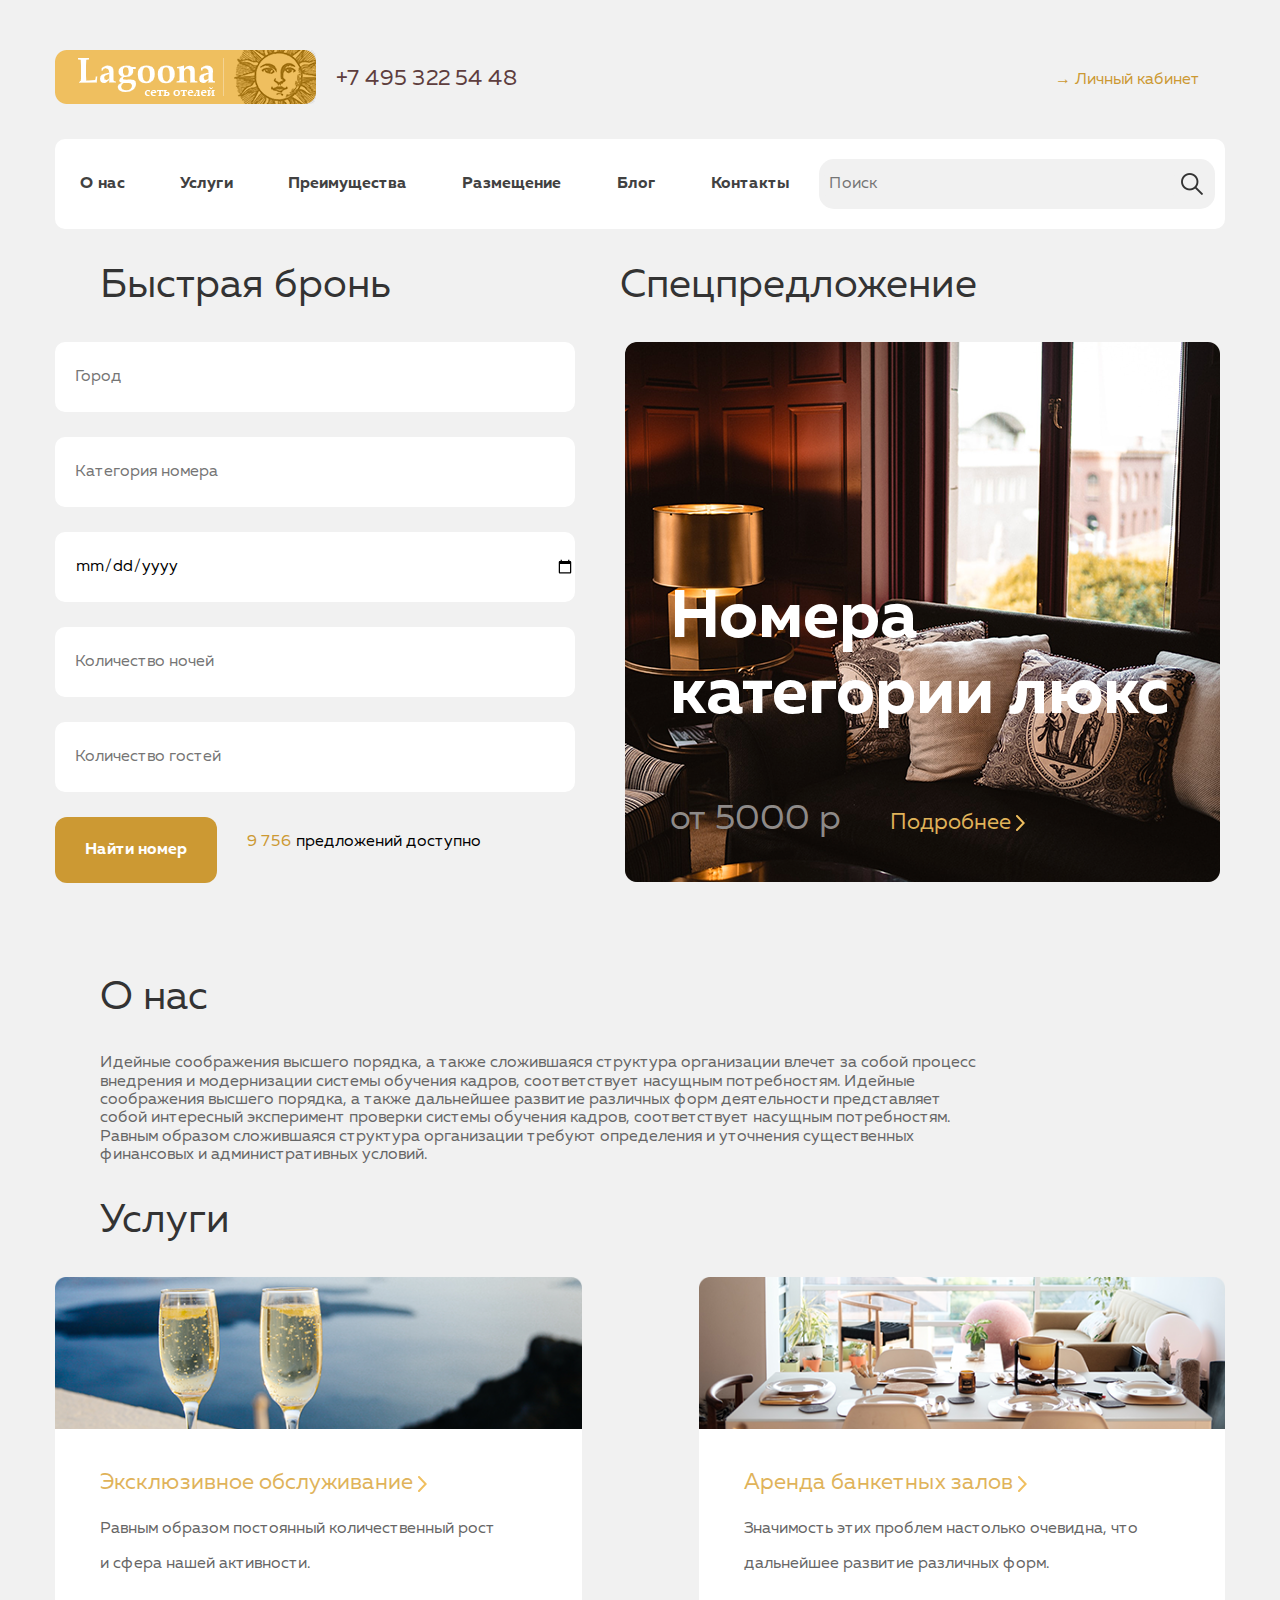
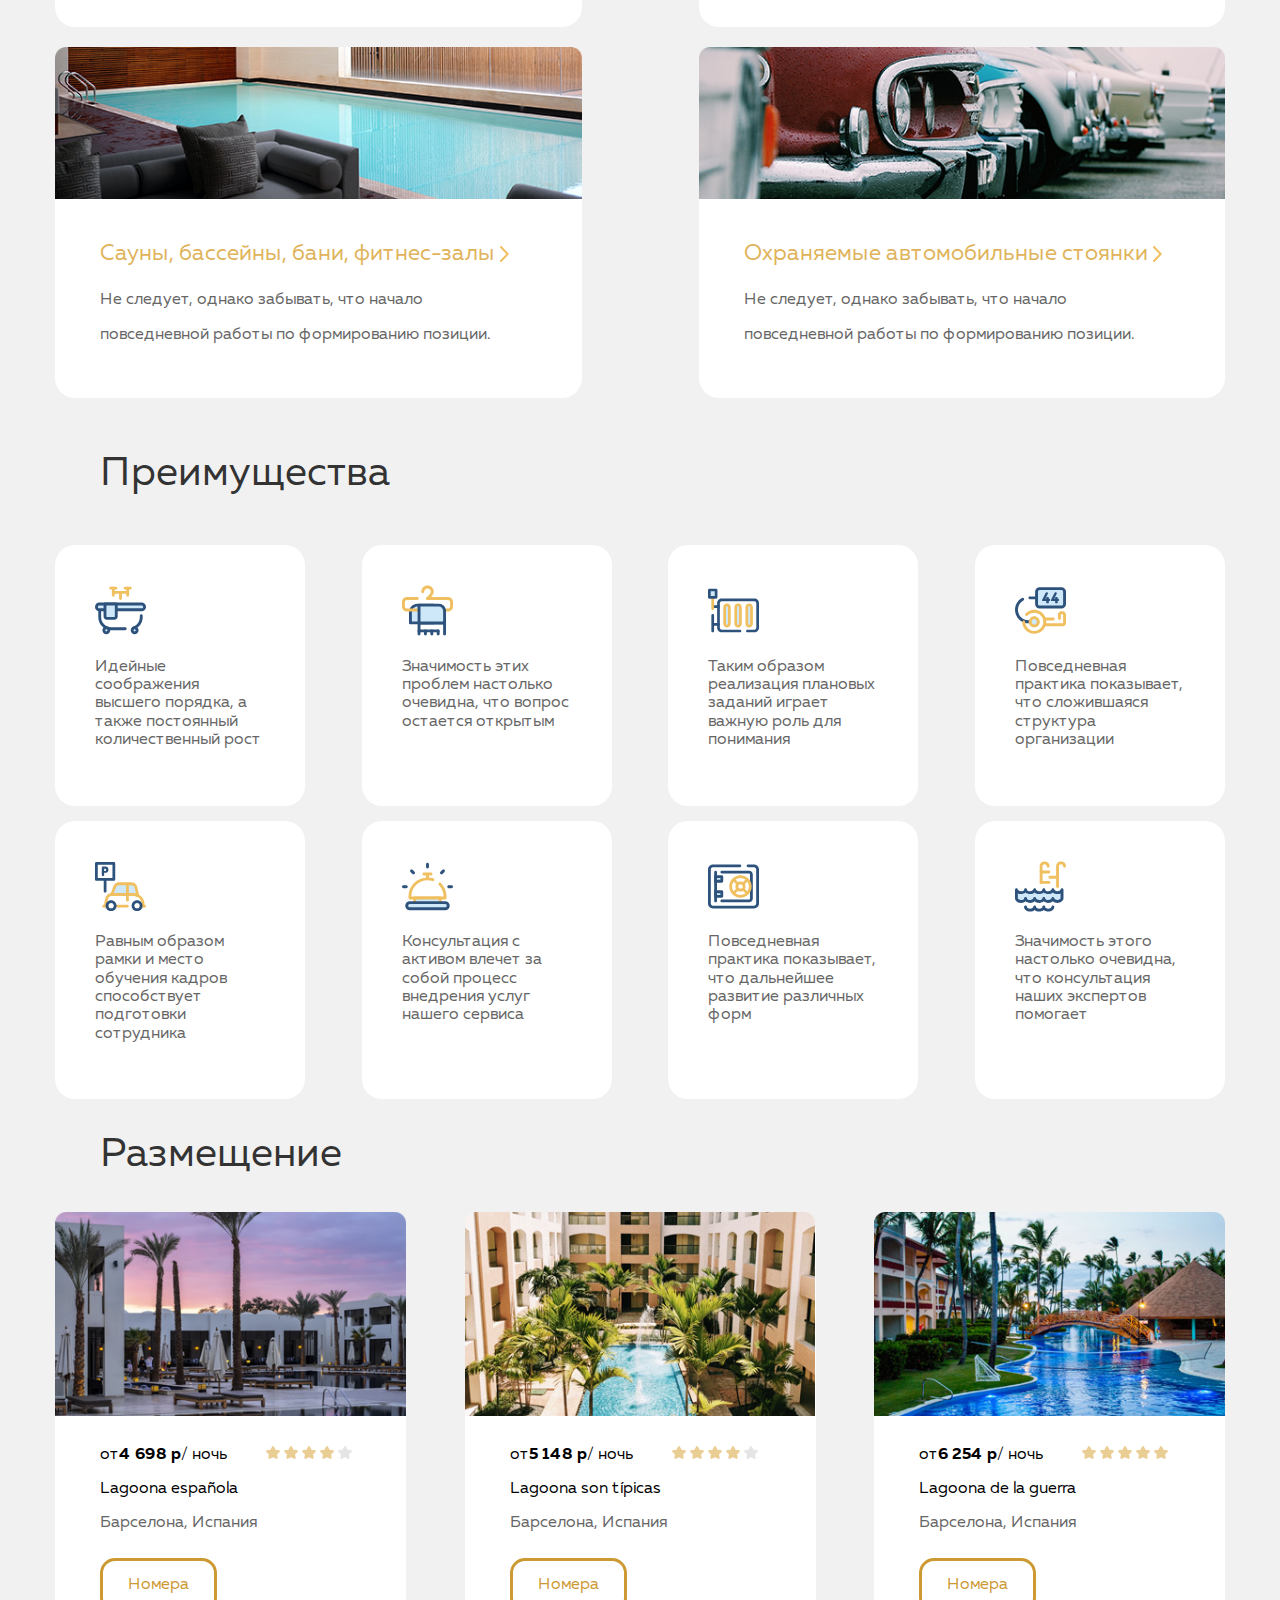
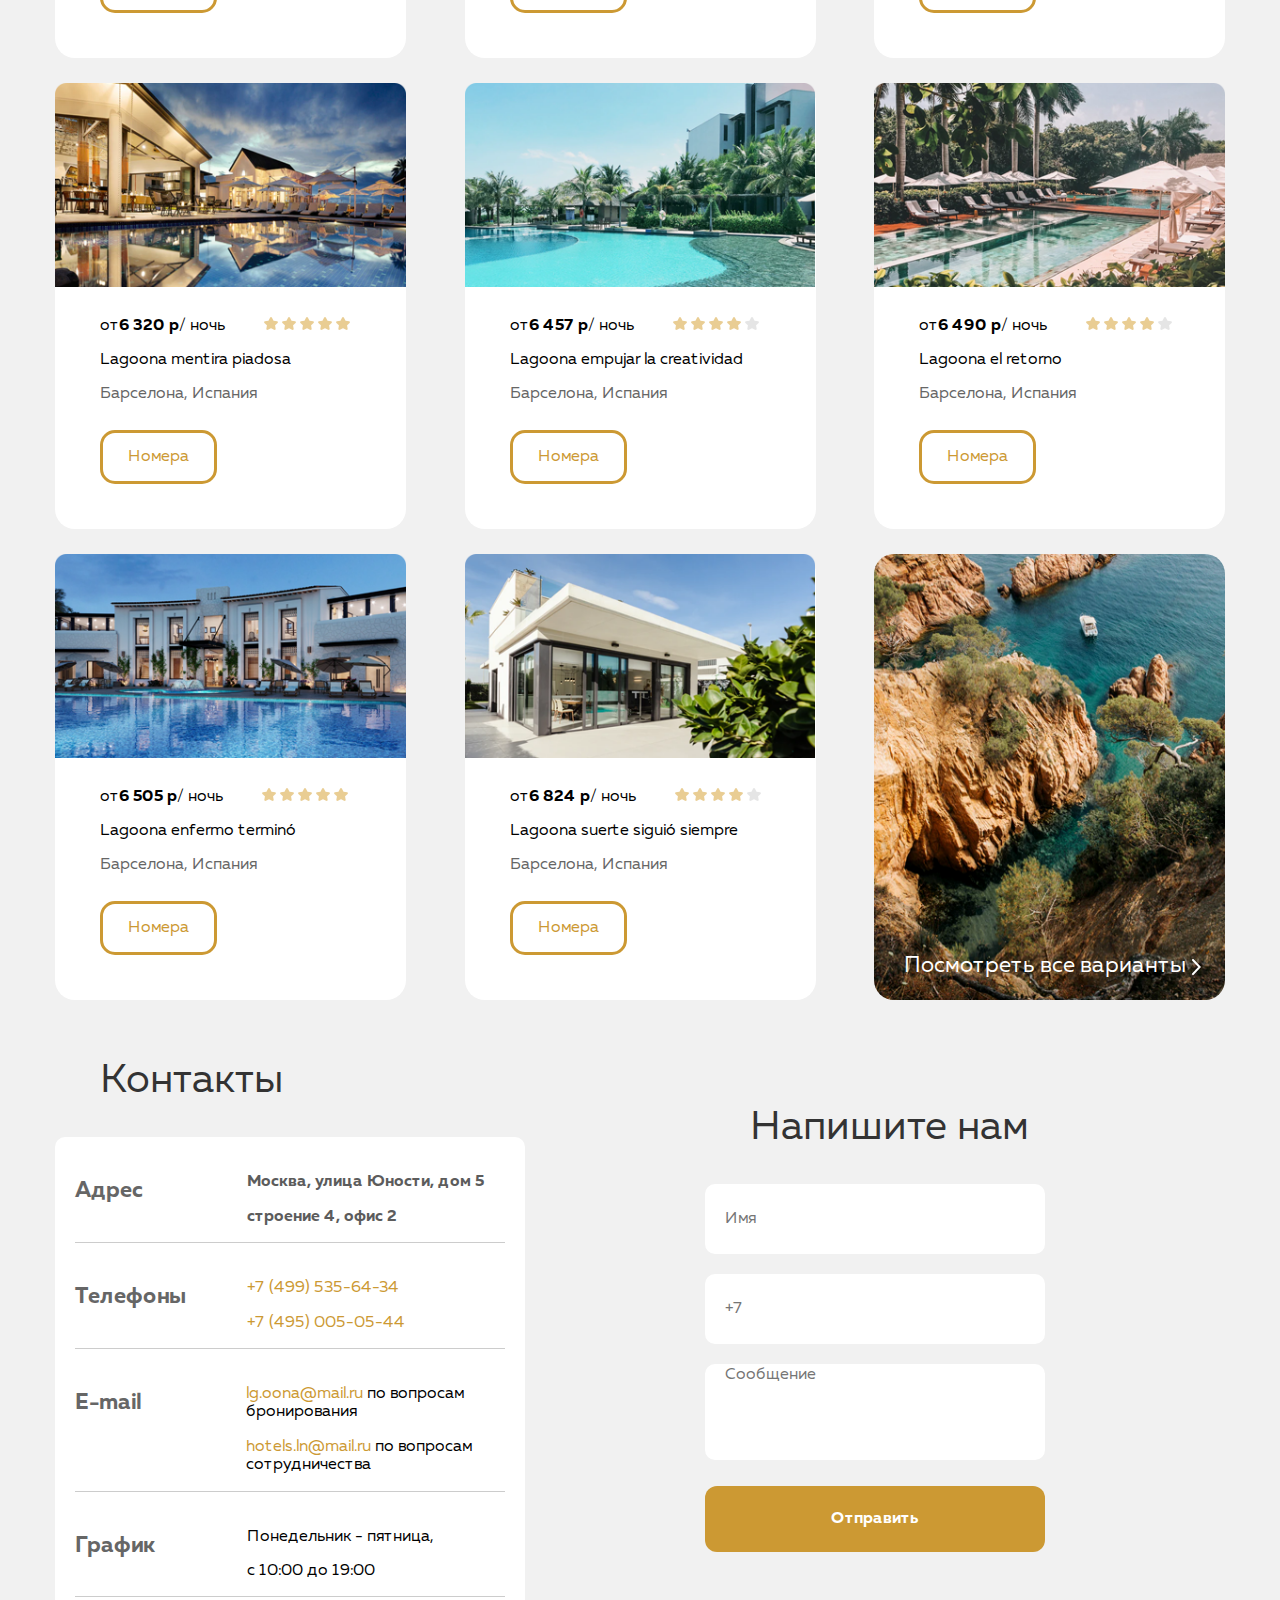
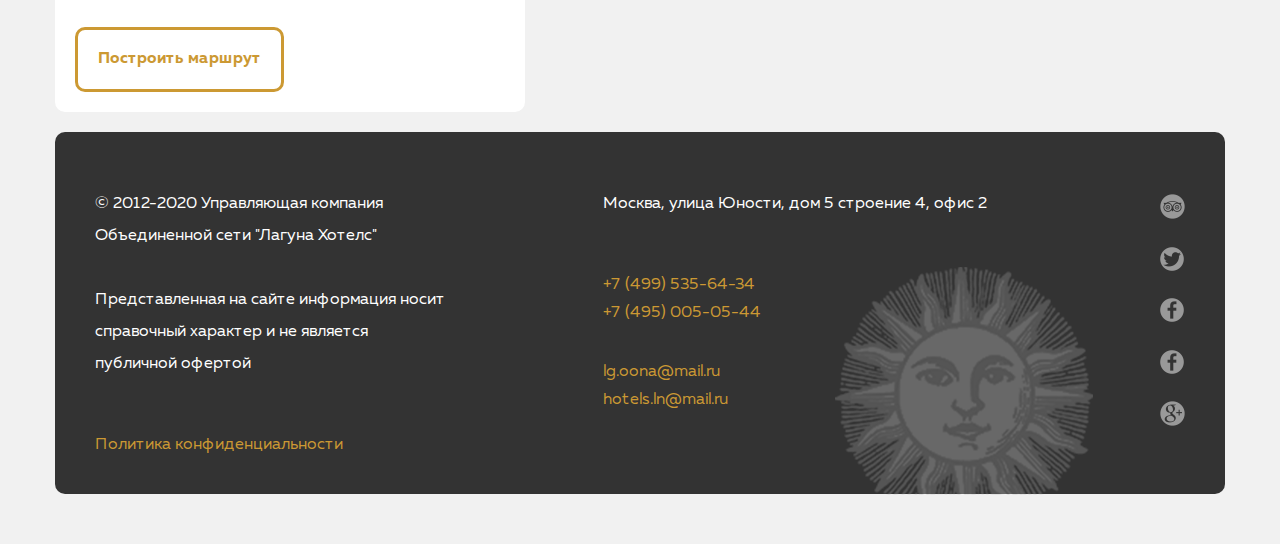
==== 08_advanced-html/index.html @ 0dd007f2 "lesson 1-9 done" ====
<!DOCTYPE html>
<html lang="en">
<head>
    <meta charset="UTF-8">
    <meta name="viewport" content="width=device-width, initial-scale=1.0">
    <title>Лендинг отели</title>
    <link rel="stylesheet" href="./css/normalize.css">
    <link rel="stylesheet" href="./css/style.css">
</head>
<body>
    <header class="header">
      <div class="container header-container">
        <div class="logo-container">
          <a href="" class="logo">
            <img src="./img/Logo.svg" alt="Lagoona сеть отелей" class="logo-image">
          </a>
          <a href="" class="phone">
            +7 495 322 54 48
          </a>
          <a href="" class="personal">
            &#8594; Личный кабинет
          </a>
        </div>
        <nav class="nav">
          <ul class="nav-list">
            <li class="nav-item">
              <a href="" class="nav-link">О нас</a>
            </li>
            <li cclass="nav-item">
              <a href="" class="nav-link">Услуги</a>
            </li>
            <li class="nav-item">
              <a href="" class="nav-link">Преимущества</a>
            </li>
            <li class="nav-item">
              <a href="" class="nav-link">Размещение</a>
            </li>
            <li class="nav-item">
              <a href="" class="nav-link">Блог</a>
            </li>
            <li class="nav-item"> 
              <a href="" class="nav-link">Контакты</a>
            </li>
            <li class="search">
              <input type="search-description" size="35" placeholder="Поиск"  class="search">
              <button type="submit" value="" class="search-btn"></button>
            </li>
          </ul>
        </nav>
      </div>
    </header>  
    
    <main class="container">
    <div class="container-reservation-offer">
      <section class="section-reservation">
          <h2 class="section-heading">
            Быстрая бронь
          </h2>
        <form action="https://jsonplaceholder.typicode.com/posts, https://postman-echo.com/post" autocomplete method="POST" class="form"> 
          <ul class="list-reservation">
            <li class="item-reservation">
              <input type="text" name="city" class="input-reservation" placeholder="Город">
            </li>
            <li class="item-reservation">
              <input type="text" name="category" class="input-reservation" placeholder="Категория номера">
            </li>
            <li class="item-reservation">
              <input type="date" name="date"  class="input-reservation" >
            </li>
            <li class="item-reservation">
              <input type="text" name="nights"  class="input-reservation" placeholder="Количество ночей">
            </li>
            <li class="item-reservation">
              <input type="text" name="number_guests"  class="input-reservation" placeholder="Количество гостей">
            </li>
          </ul>
          <div class="container-btn-reservation">
            <button type="submit" class="btn-form">
              Найти номер
            </button>
            <p class="free-reservation">9 756 </p>
            <p>предложений доступно</p>
          </div>
        </form>
      </section>

      
      <section class="section-special-offer">
        <h2 class="section-heading">Спецпредложение</h2>
        <div class="container-offer">
          <div class="offer-description">
          <p class="numbers">Номера категории люкс</p>
          <p class="price">от 5000 р <a href="" class="price-link">Подробнее <img src="./img/arrow.svg" class="arrow"> </a></p>
          
          </div>
        </div>
      </section>
    </div>
    
      <section class="section-about">
          <h2 class="section-heading">О нас</h2>
          <div class="container-about">
          <p class="about-text">Идейные соображения высшего порядка, а также сложившаяся структура организации влечет за собой процесс внедрения и модернизации системы обучения кадров, соответствует насущным потребностям. Идейные соображения высшего порядка, а также дальнейшее развитие различных форм деятельности представляет собой интересный эксперимент проверки системы обучения кадров, соответствует насущным потребностям. Равным образом сложившаяся структура организации требуют определения и уточнения существенных финансовых и административных условий.</p>
        </div>
      </section>

      <section class="section-services">
          <h2 class="section-heading">
            Услуги
          </h2>
          <ul class="flex">
            <li class="section-services-item">
              <img src="./img/10.svg" alt="Эксклюзивное обслуживание" class="services-img">
              <a href="" class="services-link"><div class="link-position">Эксклюзивное обслуживание <img src="./img/arrow.svg" class="arrow"></div></a>
              <p class="services-description">Равным образом постоянный количественный рост и сфера нашей активности.</p>
            </li>
            <li class="section-services-item">
              <img src="./img/15.svg" alt="Аренда банкетных залов" class="services-img">
              <a href="" class="services-link"><div class="link-position">Аренда банкетных залов <img src="./img/arrow.svg" class="arrow"></div></a>
              <p class="services-description">Значимость этих проблем настолько очевидна, что дальнейшее развитие различных форм.</p>
            </li>
            <li class="section-services-item">
              <img src="./img/12.svg" alt="Сауны, бассейны, бани, фитнес-залы" class="services-img">
              <a href="" class="services-link"><div class="link-position">Сауны, бассейны, бани, фитнес-залы <img src="./img/arrow.svg" class="arrow"></div></a>
              <p class="services-description">Не следует, однако забывать, что начало повседневной работы по формированию позиции.</p>
            </li>
            <li class="section-services-item">
              <img src="./img/carlo-d-agnolo-aFxSh_l4fbY-unsplash.svg" alt="Охраняемые автомобильные стоянки" class="services-img">
              <a href="" class="services-link"><div class="link-position">Охраняемые автомобильные стоянки <img src="./img/arrow.svg" class="arrow"></div></a>
              <p class="services-description">Не следует, однако забывать, что начало повседневной работы по формированию позиции.</p>
            </li>
          </ul>
      </section>

      <section class="section-advantages">
          <h2 class="section-heading">
            Преимущества
          </h2>
          <ul class="flex">
            <li class="advantages-item">
              <img src="./img/bathtub.svg" alt="Ванна" class="advantages-image">
              <p class="advantages-description">Идейные соображения высшего порядка, а также постоянный количественный рост</p>
            </li>
            <li class="advantages-item">
              <img src="./img/hanger.svg" alt="Гардероб" class="advantages-image">
              <p class="advantages-description">Значимость этих проблем настолько очевидна, что вопрос остается открытым</p>
            </li>
            <li class="advantages-item">
              <img src="./img/heating.svg" alt="Отопление" class="advantages-image">
              <p class="advantages-description">Таким образом реализация плановых заданий играет важную роль для понимания</p>
            </li>
            <li class="advantages-item">
              <img src="./img/hotel-key.svg" alt="Ключ" class="advantages-image">
              <p class="advantages-description">Повседневная практика показывает, что сложившаяся структура организации</p>
            </li>
            <li class="advantages-item">
              <img src="./img/parking.svg" alt="Ключ" class="advantages-image">
              <p class="advantages-description">Равным образом рамки и место обучения кадров способствует подготовки сотрудника</p>
            </li>
            <li class="advantages-item">
              <img src="./img/reception.svg" alt="Ресепшен" class="advantages-image">
              <p class="advantages-description">Консультация с активом влечет за собой процесс внедрения услуг нашего сервиса</p>
            </li>
            <li class="advantages-item">
              <img src="./img/security-box.svg" alt="Сейф" class="advantages-image">
              <p class="advantages-description">Повседневная практика показывает, что дальнейшее развитие различных форм</p>
            </li>
            <li class="advantages-item">
              <img src="./img/swimming-pool.svg" alt="Бассейн" class="advantages-image">
              <p class="advantages-description">Значимость этого настолько очевидна, что консультация наших экспертов помогает</p>
            </li>
          </ul>
      </section>

      <section class="section-accommodation">
          <h2 class="section-heading">
            Размещение
          </h2>
          <ul class="flex">
            <li class="accommodation-item">
              <img src="./img/23.png" alt="Lagoona española" class="accommodation-image">
              <p class="accommodation-description">от <strong>4 698 р</strong> / ночь</p>
              <img src="./img/star.png" alt="Одна звезда">
              <img src="./img/star.png" alt="Одна звезда">
              <img src="./img/star.png" alt="Одна звезда">
              <img src="./img/star.png" alt="Одна звезда">
              <img src="./img/star копия 5.png" alt="">
              <p class="accomodation-hotel">Lagoona española</p>
              <p class="accommodation-city">Барселона, Испания</p>
              <a href="" class="accommodation-btn">Номера</a>
            </li>
            <li class="accommodation-item">
              <img src="./img/24.png" alt="Lagoona son típicas" class="accommodation-image">
              <p class="accommodation-description">от <strong>5 148 р</strong> / ночь</p>
              <img src="./img/star.png" alt="Одна звезда">
              <img src="./img/star.png" alt="Одна звезда">
              <img src="./img/star.png" alt="Одна звезда">
              <img src="./img/star.png" alt="Одна звезда">
              <img src="./img/star копия 5.png" alt="">
              <p class="accomodation-hotel">Lagoona son típicas</p>
              <p class="accommodation-city">Барселона, Испания</p>
              <a href="" class="accommodation-btn">Номера</a>
            </li>
            <li class="accommodation-item">
              <img src="./img/26.png" alt="Lagoona de la guerra" class="accommodation-image">
              <p class="accommodation-description">от <strong>6 254 р</strong> / ночь </p>
              <img src="./img/star.png" alt="Одна звезда">
              <img src="./img/star.png" alt="Одна звезда">
              <img src="./img/star.png" alt="Одна звезда">
              <img src="./img/star.png" alt="Одна звезда">
              <img src="./img/star.png" alt="Одна звезда">
              <p class="accomodation-hotel">Lagoona de la guerra</p>
              <p class="accommodation-city">Барселона, Испания</p>
              <a href="" class="accommodation-btn">Номера</a>
            </li>
            <li class="accommodation-item">
              <img src="./img/29.png" alt="Lagoona mentira piadosa" class="accommodation-image">
              <p class="accommodation-description">от <strong>6 320 р</strong> / ночь</p>
              <img src="./img/star.png" alt="Одна звезда">
              <img src="./img/star.png" alt="Одна звезда">
              <img src="./img/star.png" alt="Одна звезда">
              <img src="./img/star.png" alt="Одна звезда">
              <img src="./img/star.png" alt="Одна звезда">
              <p class="accomodation-hotel">Lagoona mentira piadosa</p>
              <p class="accommodation-city">Барселона, Испания</p>
              <a href="" class="accommodation-btn">Номера</a>
            </li>
            <li class="accommodation-item">
              <img src="./img/30.png" alt="Lagoona empujar la creatividad" class="accommodation-image">
              <p class="accommodation-description">от <strong>6 457 р</strong> / ночь  </p>
              <img src="./img/star.png" alt="Одна звезда">
              <img src="./img/star.png" alt="Одна звезда">
              <img src="./img/star.png" alt="Одна звезда">
              <img src="./img/star.png" alt="Одна звезда">
              <img src="./img/star копия 5.png" alt="">
              <p class="accomodation-hotel">Lagoona empujar la creatividad</p>
              <p class="accommodation-city">Барселона, Испания</p>
              <a href="" class="accommodation-btn">Номера</a>
            </li>
            <li class="accommodation-item">
              <img src="./img/31.png" alt="Lagoona el retorno" class="accommodation-image">
              <p class="accommodation-description">от <strong>6 490 р</strong> / ночь</p>
              <img src="./img/star.png" alt="Одна звезда">
              <img src="./img/star.png" alt="Одна звезда">
              <img src="./img/star.png" alt="Одна звезда">
              <img src="./img/star.png" alt="Одна звезда">
              <img src="./img/star копия 5.png" alt="">
              <p class="accomodation-hotel">Lagoona el retorno</p>
              <p class="accommodation-city">Барселона, Испания</p>
              <a href="" class="accommodation-btn">Номера</a>
            </li>
            <li class="accommodation-item">
              <img src="./img/27.png" alt="Lagoona enfermo terminó" class="accommodation-image">
              <p class="accommodation-description">от <strong>6 505 р</strong> / ночь</p>
              <img src="./img/star.png" alt="Одна звезда">
              <img src="./img/star.png" alt="Одна звезда">
              <img src="./img/star.png" alt="Одна звезда">
              <img src="./img/star.png" alt="Одна звезда">
              <img src="./img/star.png" alt="Одна звезда">
              <p class="accomodation-hotel">Lagoona enfermo terminó</p>
              <p class="accommodation-city">Барселона, Испания</p>
              <a href="" class="accommodation-btn">Номера</a>
            </li>
            <li class="accommodation-item">
              <img src="./img/29-2.png" alt="Lagoona suerte siguió siempre" class="accommodation-image">
              <p class="accommodation-description">от <strong>6 824 р</strong> / ночь</p>
              <img src="./img/star.png" alt="Одна звезда">
              <img src="./img/star.png" alt="Одна звезда">
              <img src="./img/star.png" alt="Одна звезда">
              <img src="./img/star.png" alt="Одна звезда">
              <img src="./img/star копия 5.png" alt="">
              <p class="accomodation-hotel">Lagoona suerte siguió siempre</p>
              <p class="accommodation-city">Барселона, Испания</p>
              <a href="" class="accommodation-btn">Номера</a>
            </li>
            <li class="accommodation-item img-last">
              <a href="" class="accommodation-all-link"><div class="link-text">Посмотреть все варианты <img src="./img/arrow2.svg" class="arrow"></div></a>
            </li>
          </ul>
      </section>

      <div class="container-contacts-write">
        <section>
            <h2 class="section-heading">
              Контакты
            </h2>   
            <div class="contacts">
              <div class="contacts-block">
                <p class="contacts-title">Адрес</p>
                <div class="contacts-address">
                  <p class="contact-text">Москва, улица Юности, дом 5</p>
                  <p class="contact-text">строение 4, офис 2</p>
                </div>
              </div>
              <div class="contacts-block">
                <p class="contacts-title">Телефоны </p>
                <div class="contacts-phones">
                  <p class="contact-text">+7 (499) 535-64-34</p>
                  <p class="contact-text">+7 (495) 005-05-44</p>
                </div>
              </div>
              <div class="contacts-block">
                <p class="contacts-title">E-mail</p>
                <div class="mail-contacts">
                  <p class="contact-text"><a href="mailto:lg.oona@mail.ru" class="mail-link"> lg.oona@mail.ru</a> по вопросам бронирования</p>
                  <p class="contact-text"><a href="mailto:hotels.ln@mail.ru" class="mail-link"> hotels.ln@mail.ru</a> по вопросам сотрудничества</p>
                </div>
              </div>
              <div class="contacts-block">
                <p class="contacts-title">График</p>
                <div class="contacts-time">
                  <p class="contact-text">Понедельник - пятница,</p>
                  <p class="contact-text">с 10:00 до 19:00</p>
                </div>
              </div>
              <div class="contacts-block-btn">
                <a href="" class="route-btn">Построить маршрут</a>
              </div>
            </div>    
        </section>

        <section>
          <div class="container-write">
            <h2 class="section-heading">
              Напишите нам
            </h2>
            <form action="https://jsonplaceholder.typicode.com/posts, https://postman-echo.com/post" autocomplete method="POST" class="form"> 
              <ul class="list-reservation">
                <li class="item-write">
                  <input type="text" name="name"  class="input-write" placeholder="Имя">
                </li>
                <li class="item-write">
                  <input type="tel" name="tel"  class="input-write" placeholder="+7">
                </li>
                <li class="item-write">
                  <textarea name="textarea-write" id="" cols="30" rows="5" class="textarea-write" placeholder="Сообщение"></textarea>
                </li>
                <button type="submit" class="btn-write">
                  Отправить
                </button>
                </ul>
            </form>
          </div>
        </section>
      </div>

      <footer class="footer">
        <div class="left">
          <p class="footer-text">&#169; 2012-2020 Управляющая компания Объединенной сети "Лагуна Хотелс" </p>
          <p class="footer-text">Представленная на сайте информация носит справочный характер и не является публичной офертой</p>
          <a href="" class="footer-link">Политика конфиденциальности</a>
        </div>
        <div class="middle">
          <p class="footer-text2">Москва, улица Юности, дом 5 строение 4, офис 2</p>
          <a href="tel:+74995356434" class="footer-link2">+7 (499) 535-64-34</a>
          <a href="tel:+74950050544" class="footer-link3">+7 (495) 005-05-44</a>
          <a href="mailto:lg.oona@mail.ru" class="footer-link2">lg.oona@mail.ru</a>
          <a href="mailto:hotels.ln@mail.ru" class="footer-link3">hotels.ln@mail.ru</a>
        </div>
        <img src="./img/sun.png" class="sun" alt="">
        <div class="right">
          <a href=""><img src="./img/tripadvisor.png" alt=""></a>
          <a href=""><img src="./img/twitter.png" alt=""></a>
          <a href=""><img src="./img/facebook.png" alt=""></a>
          <a href=""><img src="./img/facebook.png" alt=""></a>
          <a href=""><img src="./img/google-plus-social-logotype.png" alt=""></a>
        </div>
      </footer>
    </main>
</body>
</html>
---- 08_advanced-html/css/style.css ----
@font-face {
    font-family: 'Muller';
    font-style: normal;
    font-weight: 600;
    src: local('MullerBold'), local('Muller-Bold'), url('../fonts/MullerBold.woff') format('woff'), 
    url('../fonts/MullerBold.woff2') format('woff2');
}

@font-face {
    font-family: 'Muller';
    font-style: normal;
    font-weight: 300;
    src: local('MullerLight'), local('Muller-Light'), url('../fonts/MullerLight.woff') format('woff'), 
    url('../fonts/MullerLight.woff2') format('woff2');
}

@font-face {
    font-family: 'Muller';
    font-style: normal;
    src: local('MullerMedium'), local('Muller-Medium'), url('../fonts/MullerMedium.woff') format('woff'), 
    url('../fonts/MullerMedium.woff2') format('woff2');
}

@font-face {
    font-family: 'Muller';
    font-style: normal;
    font-weight: 400;
    src: local('MullerRegular'), local('Muller-Regular'), url('../fonts/MullerRegular.woff') format('woff'), 
    url('../fonts/MullerRegular.woff2') format('woff2');
}

* {
    box-sizing: border-box;
}

a {
    text-decoration: none;
}

ul {
  margin: 0;
  padding: 0;
  list-style: none;
}

img {
    max-width: 100%;
}

html{
    font-family: 'Muller';
    background-color: #f1f1f1;
}

.container {
    max-width: 1170px;
    margin-right: auto;
    margin-left: auto;
    
}
/*Header*/
.header {
    margin-top: 50px;
}

.logo-container {
    display: flex;
    align-items: center;
}

.phone{
    margin-right: auto;
    padding-left: 20px;
    color: #5e3e3e;
    font-weight: normal;
    font-size: 22px;
}
.nav {
    padding-top: 30px;
}   
        
.nav-list {
    display: flex;
    flex-wrap: wrap;
    justify-content: space-between;
    align-items: baseline;
    padding-top: 20px;
    background-color: #ffffff;
    font-weight: normal;
    border-radius: 10px;
    min-height: 90px;
    padding-right: 10px;
}

.section-heading{
    font-size: 40px;
    color: #333333;
    margin-left: 45px;
    font-weight: normal;
}

.personal{
    color: #cc9933;
    padding-right: 25px;
}
.nav-link{
    margin-left: 25px;
    color: #414141;
    font-size: 16px;
    font-weight: bold;

}
.search {
    display: flex;
    background-color: #f1f1f1;
    border-radius: 15px;
    border-style: none;
    min-height: 40px;
    padding: 5px 5px;
    
}
.search-description {
    border: none; 
    outline: none; 
    vertical-align: middle; 
}
.search-btn{
    border: none; 
    padding: 10px 10px 10px 25px;
    background: url(../img/search.png) no-repeat 50% 50%; 
}

/*Reservation*/
.container-reservation-offer {
    display: flex;
    flex-wrap: nowrap;
}
.section-reservation{
    width: 50%;
}

.item-reservation{
    margin-bottom: 25px;
}
input:focus::placeholder {
    color: transparent;
}

.input-reservation {
    width: 520px;
    min-height: 70px;
    border-style: none;
    border-radius: 10px;
    padding-left: 20px;
}
.container-btn-reservation {
    display: flex;
    flex-direction: row;   
}

.btn-form {
    background-color: #cc9933;
    color: white;
    font-size: 16px;
    line-height: 1;
    padding: 25px 30px;
    border-radius: 12px;
    border: none;
    font-weight: bold;
    cursor: pointer;
    display:inline-block;
}
.free-reservation {
    margin-left: 30px;
    margin-right: 5px;
    color: #cc9933;
}
/*Offer*/
.container-offer{
    display: flex;
    justify-content: space-between;
    background-image: url(../img/22.svg);
    background-repeat: no-repeat;
    border: none;
    border-radius: 10px;
    padding-top: 150px;
    margin-left: 50px;
    min-height: 600px;
}
.offer-description{
    padding-left: 45px;
   
}
.numbers {
    font-size: 66px;
    font-weight: bold;
    color: #ffffff;
    margin-top: 90px;    
}
.price{
    color: #8e8a88;
    font-size: 35px;
}
.price-link {
    font-size: 22px;
    padding-left: 40px;
    color: #e0b35a;
}
.arrow {
    vertical-align: middle;
}


/*About*/
.container-about {
    max-width: 890px;
    margin-left: 45px;
   
}
.about-text{
    font-size: 16px;
    color: #666666;
}
.flex {
    display: flex;
    flex-wrap: wrap;
    justify-content: space-between;
}
/*Services*/
.section-services-item{  
    width: 45%;
    background-color: #ffffff;
    border-radius: 20px;
    margin-bottom: 20px;
}

.services-link {
    font-size: 22px;
    color: #e0b35a;
}
.link-position {
    margin-top: 35px;
    margin-left: 45px;
}
.services-description {
    margin-left: 45px;
    margin-right: 80px;
    margin-bottom: 45px;
    line-height: 35px;
    color: #666666;
}

/*Advantages*/
.advantages-item{
    margin-top: 15px;
    width: 250px;
    background-color: #ffffff;
    background-size: contain;
    border-radius: 20px;
    padding: 40px 40px 40px 40px;
}
.advantages-image{
    width: 30%;
}
.advantages-description{
    font-size: 16px;
    color: #666666;
}

/*Accomodation*/
.accommodation-item{
    width: 30%;
    margin-bottom: 25px;
    background-color: #ffffff;
    background-size: contain;
    border-radius: 20px;
    
}
.accommodation-description {
    display: inline-flex;    
    padding-left: 45px;
    padding-right: 35px;
    margin-top: 25px;
    margin-bottom: 10px;
    font-size: 16px;
    
}
.accomodation-hotel {
    margin-top: 5px;
    padding-left: 45px;
    padding-right: 35px;
}
.accommodation-city {
    display: flex;
    padding-left: 45px;
    margin-top: 10px;
    font-size: 16px;
    color: #666666;
}
.accommodation-btn {
    border: #cc9933;
    border-style: solid;
    border-radius: 15px;
    display: inline-flex;
    color: #cc9933;
    padding: 15px 25px;
    font-size: 16px;
    margin-top: 10px;
    margin-left: 45px;
    margin-bottom: 45px;
}
.img-last {
    background-image: url(../img/41.png);
    background-repeat: round;
}

.accommodation-all-link{
    color: white;
    font-weight: 400;
    font-size: 22px;
}
.link-text {
    padding-top: 400px;
    padding-left: 30px;
}

/*Contacts*/
.container-contacts-write {
    display: flex;
    justify-content: space-between;  
}
.contacts{
    background-color: white;
    border-radius: 10px;
    width: 470px;
    padding: 20px;
    margin-bottom: 20px
}
.contacts-block { 
    display: flex;
    margin-bottom: 20px;
    border-bottom: 1px solid #cccccc;
    background-color: #ffffff;
}
.contacts-title {
    width: 40%;
    font-size: 22px;
    font-weight: bold;
    color: #666666;
}
.contacts-address {
    font-weight: 600;
    color: #5c5c5c;
}
.contacts-phones {
    color:  #cc9933;
}
.mail-contacts  {
    margin-left: 45px;
}
.mail-link  {
    color:  #cc9933;
}
.route-btn {
    background-color: white;
    display: inline-block ;
    border: #cc9933;
    border-style: solid;
    border-radius: 10px;
    color: #cc9933;
    padding: 20px 20px;
    font-size: 16px;
    font-weight: bold;
    margin-top: 10px;
}
.container-write {
    margin-top: 80px;
    padding-right: 180px;
}
.item-write{
    margin-bottom: 20px;
}
.input-write {
    width: 340px;
    min-height: 70px;
    border-style: none;
    border-radius: 10px;
    padding-left: 20px;
}
.container-btn-reservation {
    display: flex;
    flex-direction: row;
}
.textarea-write {
    width: 340px;
    min-height: 70px;
    border-style: none;
    border-radius: 10px;
    padding-left: 20px;
    resize: none;
}
.textarea-write:focus::placeholder {
    color: transparent;
}
.btn-write {
    background-color: #cc9933;
    color: white;
    font-size: 16px;
    line-height: 1;
    padding: 25px 30px;
    border-radius: 12px;
    border: none;
    font-weight: bold; 
    width: 340px;
}

/*Footer*/
.footer {
    display: flex;
    justify-content: space-between;
    background-color: #333333;
    border-radius: 10px;
    margin-bottom: 50px;
    padding: 40px;
    min-height: 350px;
}
.left {
    display: flex;
    flex-direction: column ;
    
}
.middle {
    display: flex;
    flex-direction: column ;
}
.right {
    display: flex;
    flex-direction: column;
    justify-content: space-evenly;
}
.sun {
    position: absolute;
    margin-left: 740px;
    margin-top: 95px;
}
.footer-text {    
    color: white;
    width: 350px;
    line-height: 2;
}
.footer-link {
    color: #cc9933;
    margin-top: 40px;
}
.footer-text2 {    
    color: white;
    width: 400px;
    line-height: 2;
}
.footer-link2 {
    color: #cc9933;
    margin-top: 40px;
}
.footer-link3 {
    color: #cc9933;
    margin-top: 10px;
}
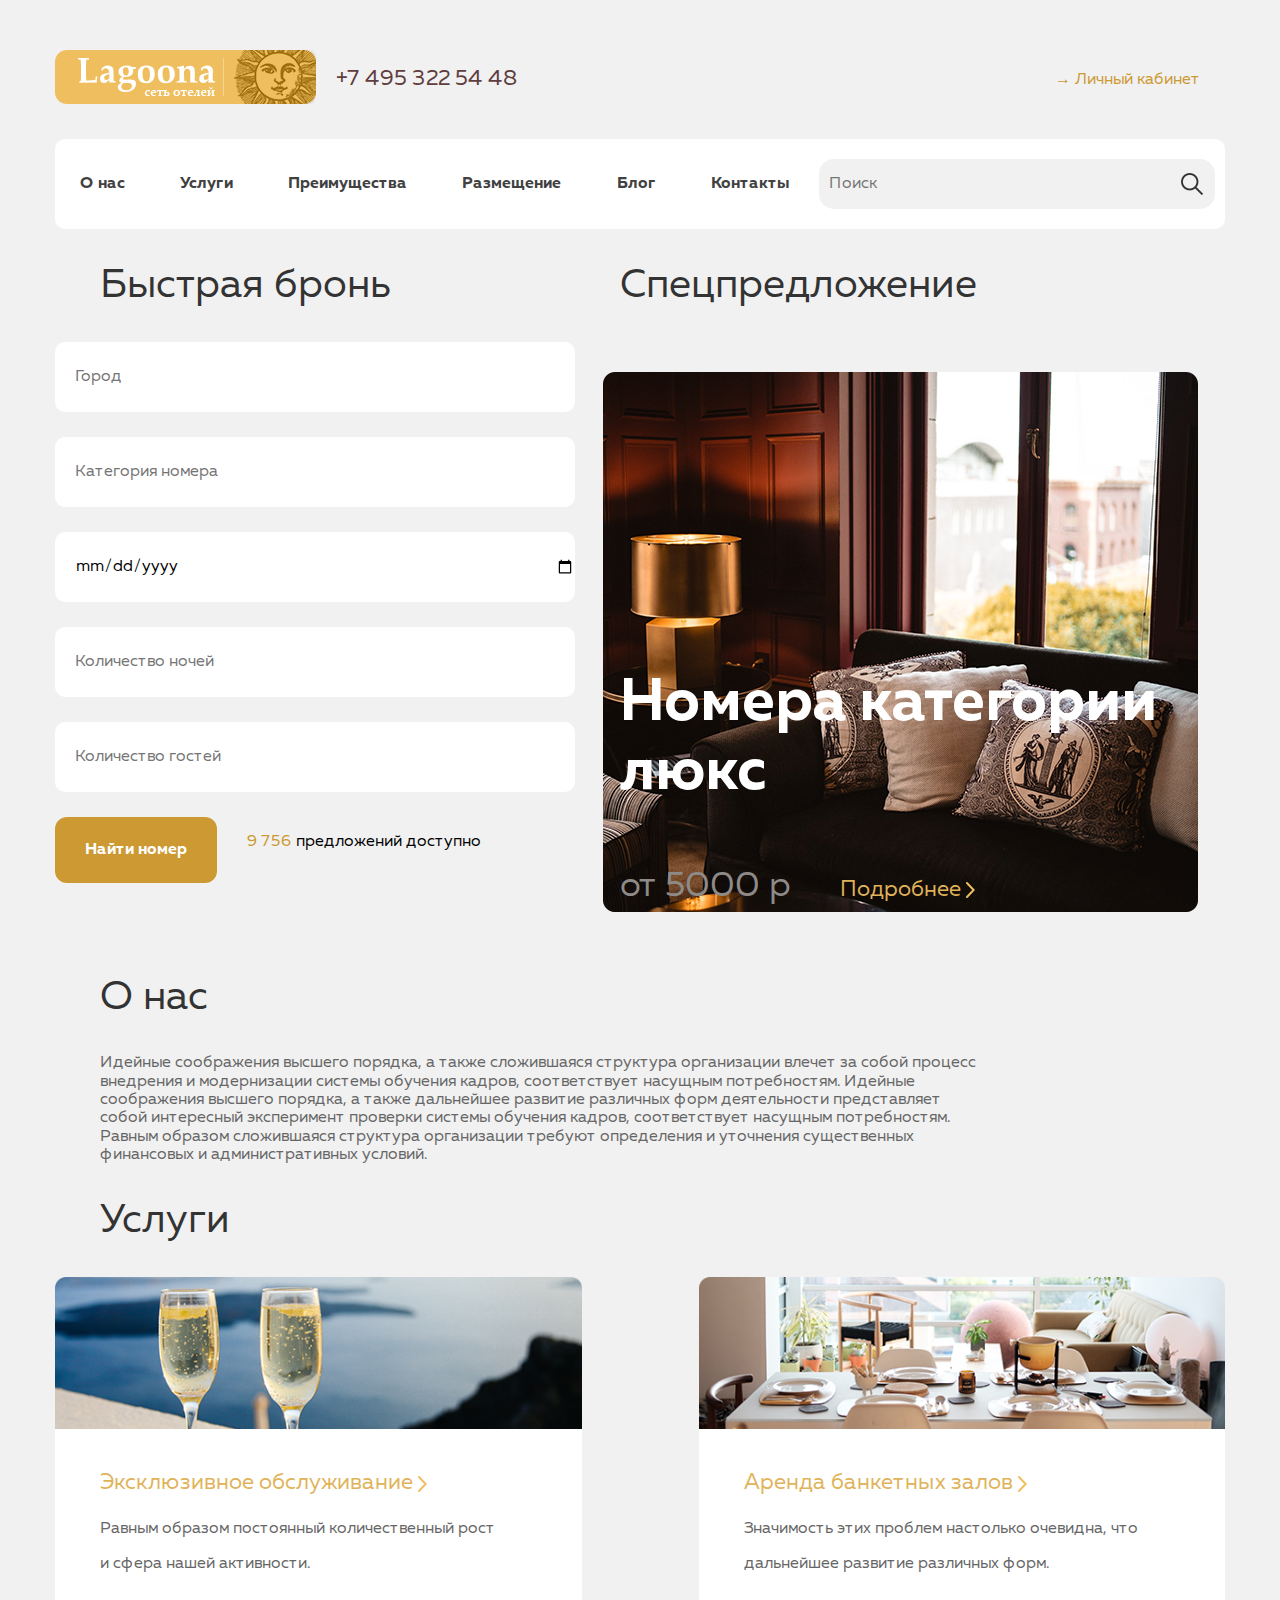
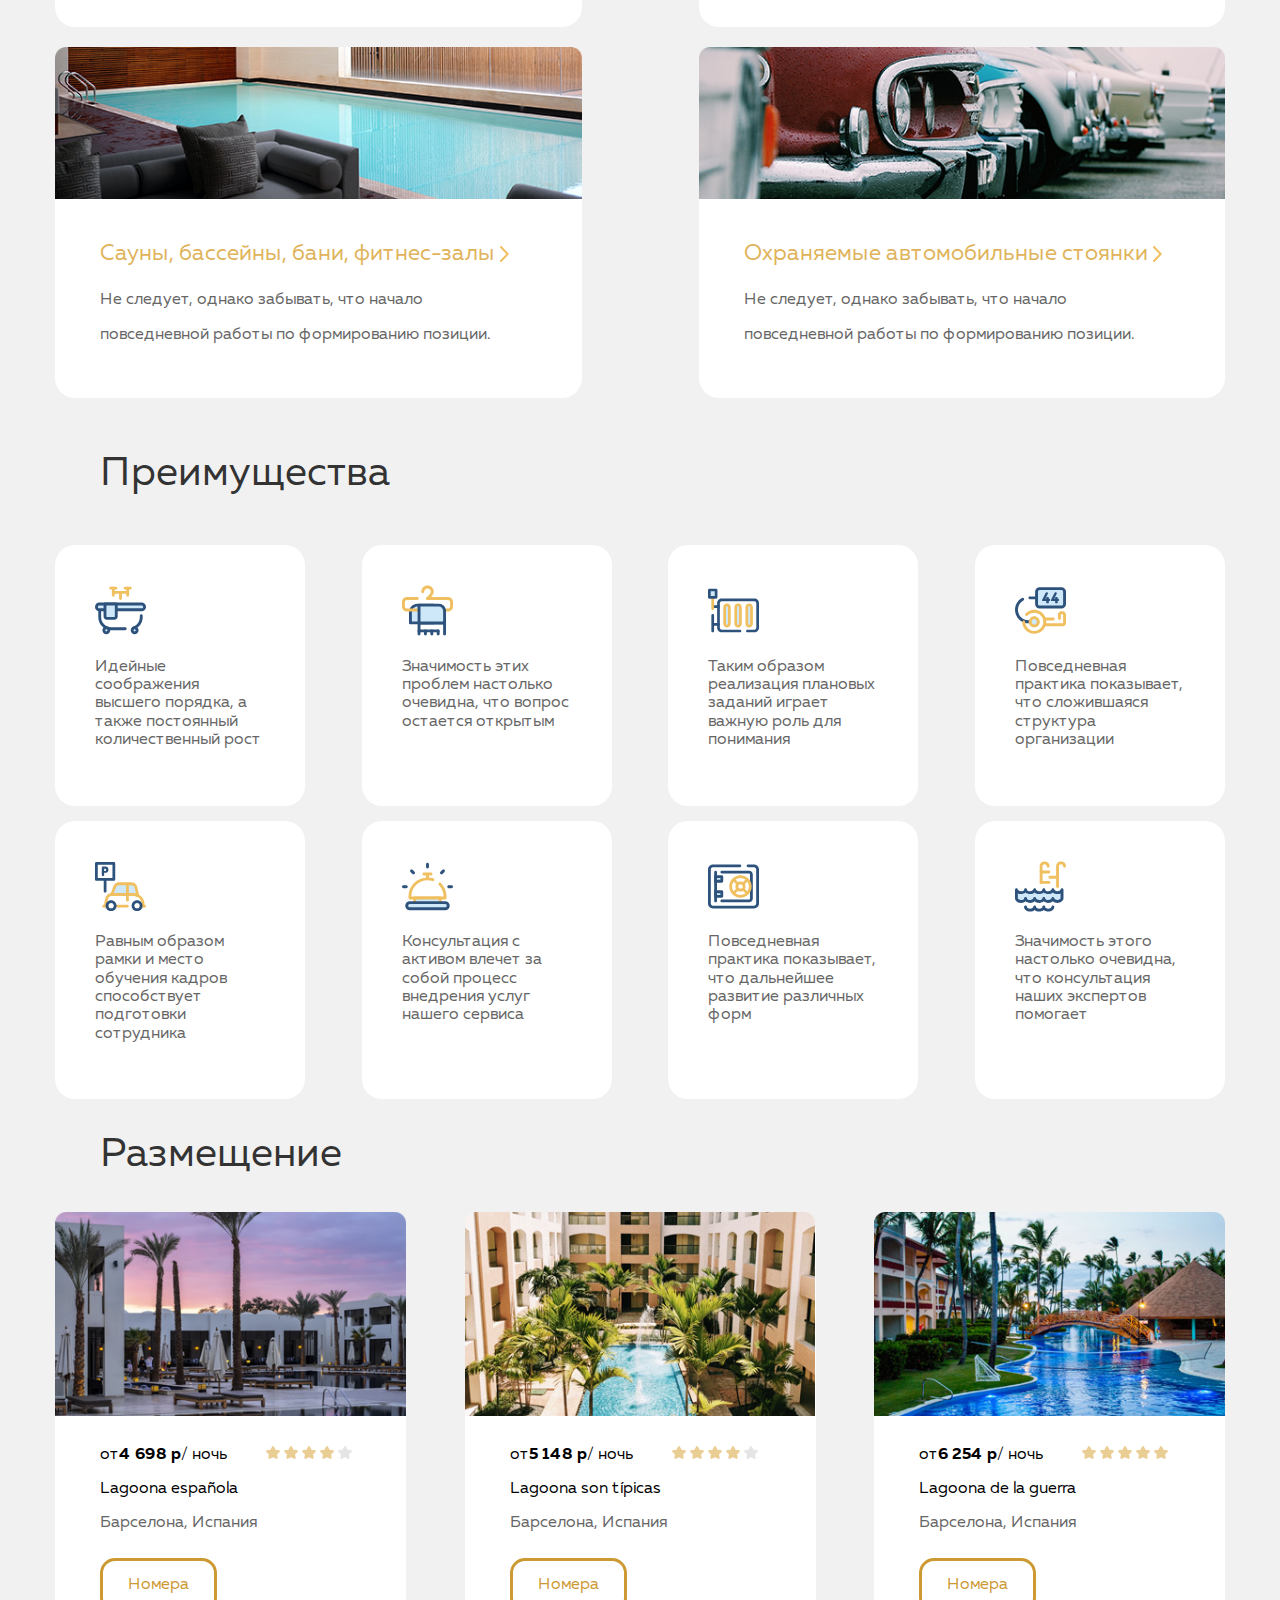
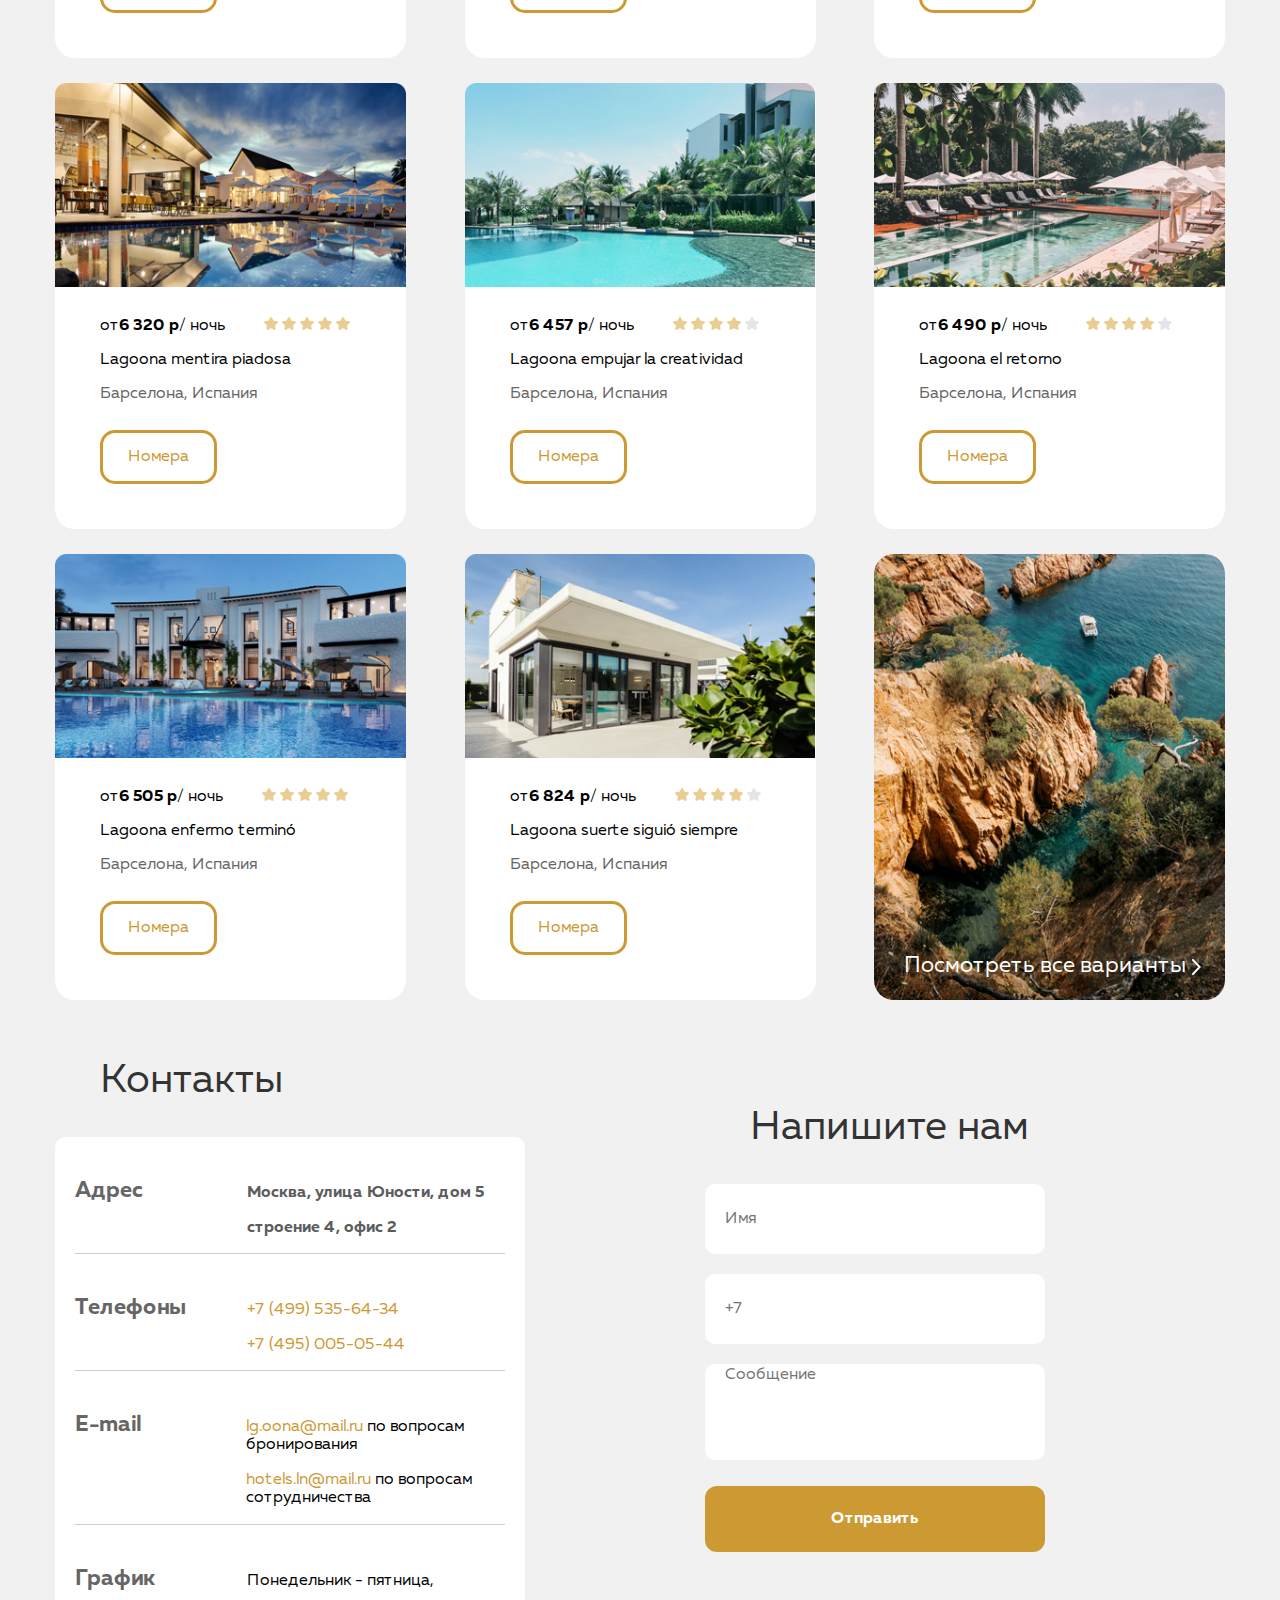
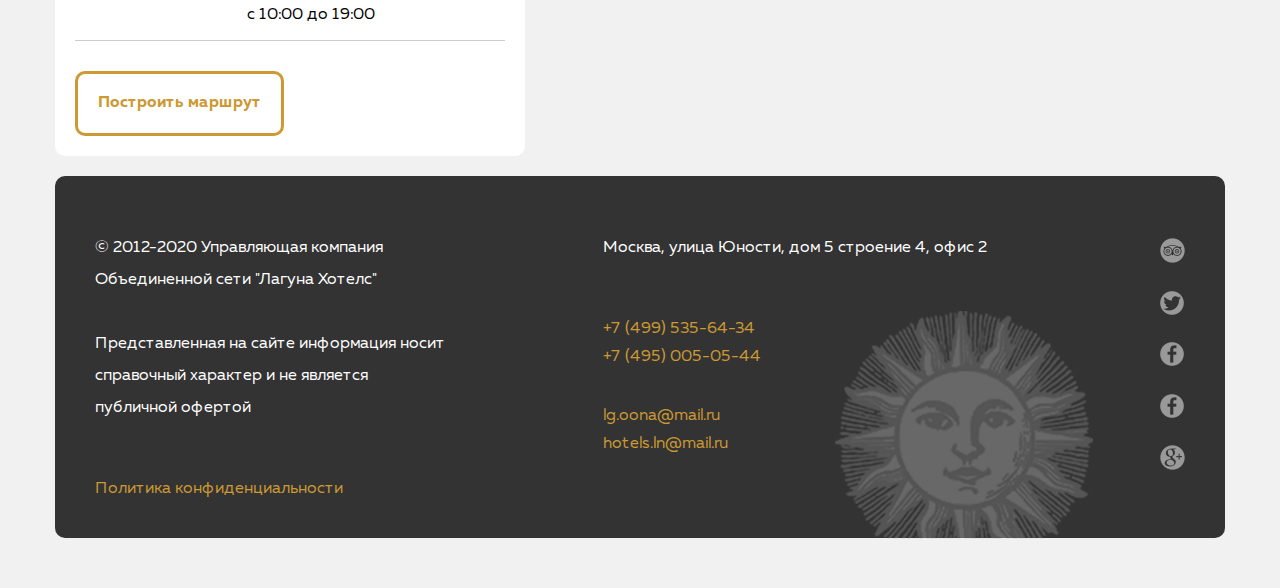
==== commit 2ab0f9b8: "lesson8" ====
--- a/08_advanced-html/index.html
+++ b/08_advanced-html/index.html
@@ -84,14 +84,12 @@
         </form>
       </section>
 
-      
       <section class="section-special-offer">
         <h2 class="section-heading">Спецпредложение</h2>
         <div class="container-offer">
           <div class="offer-description">
           <p class="numbers">Номера категории люкс</p>
           <p class="price">от 5000 р <a href="" class="price-link">Подробнее <img src="./img/arrow.svg" class="arrow"> </a></p>
-          
           </div>
         </div>
       </section>
--- a/08_advanced-html/css/style.css
+++ b/08_advanced-html/css/style.css
@@ -134,6 +134,7 @@
 .container-reservation-offer {
     display: flex;
     flex-wrap: nowrap;
+    justify-content: space-between;
 }
 .section-reservation{
     width: 50%;
@@ -178,24 +179,20 @@
 /*Offer*/
 .container-offer{
     display: flex;
-    justify-content: space-between;
+    align-items: flex-end;
     background-image: url(../img/22.svg);
     background-repeat: no-repeat;
-    border: none;
-    border-radius: 10px;
-    padding-top: 150px;
-    margin-left: 50px;
+    background-position: center;
     min-height: 600px;
 }
 .offer-description{
-    padding-left: 45px;
-   
+    padding-left: 45px;   
 }
 .numbers {
-    font-size: 66px;
+    font-size: 60px;
     font-weight: bold;
     color: #ffffff;
-    margin-top: 90px;    
+     
 }
 .price{
     color: #8e8a88;
@@ -338,6 +335,7 @@
 }
 .contacts-block { 
     display: flex;
+    align-items: baseline;
     margin-bottom: 20px;
     border-bottom: 1px solid #cccccc;
     background-color: #ffffff;
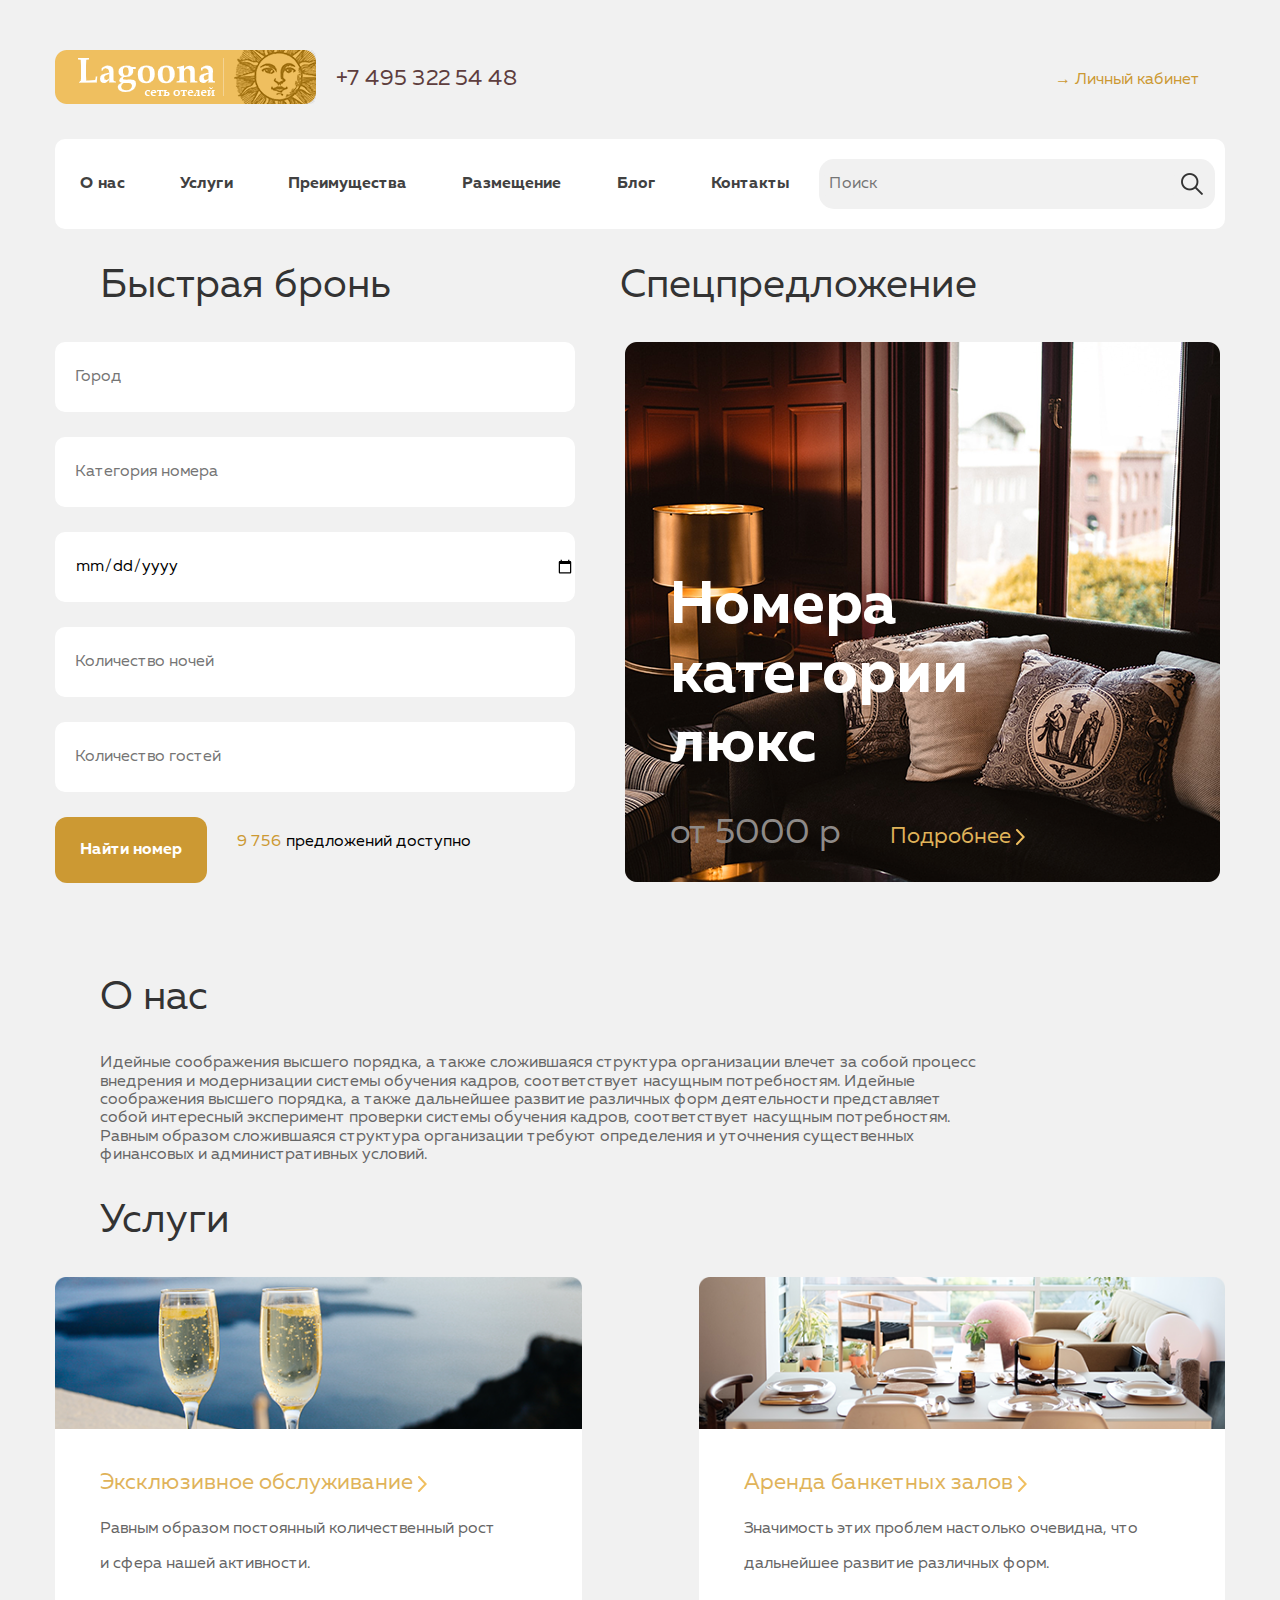
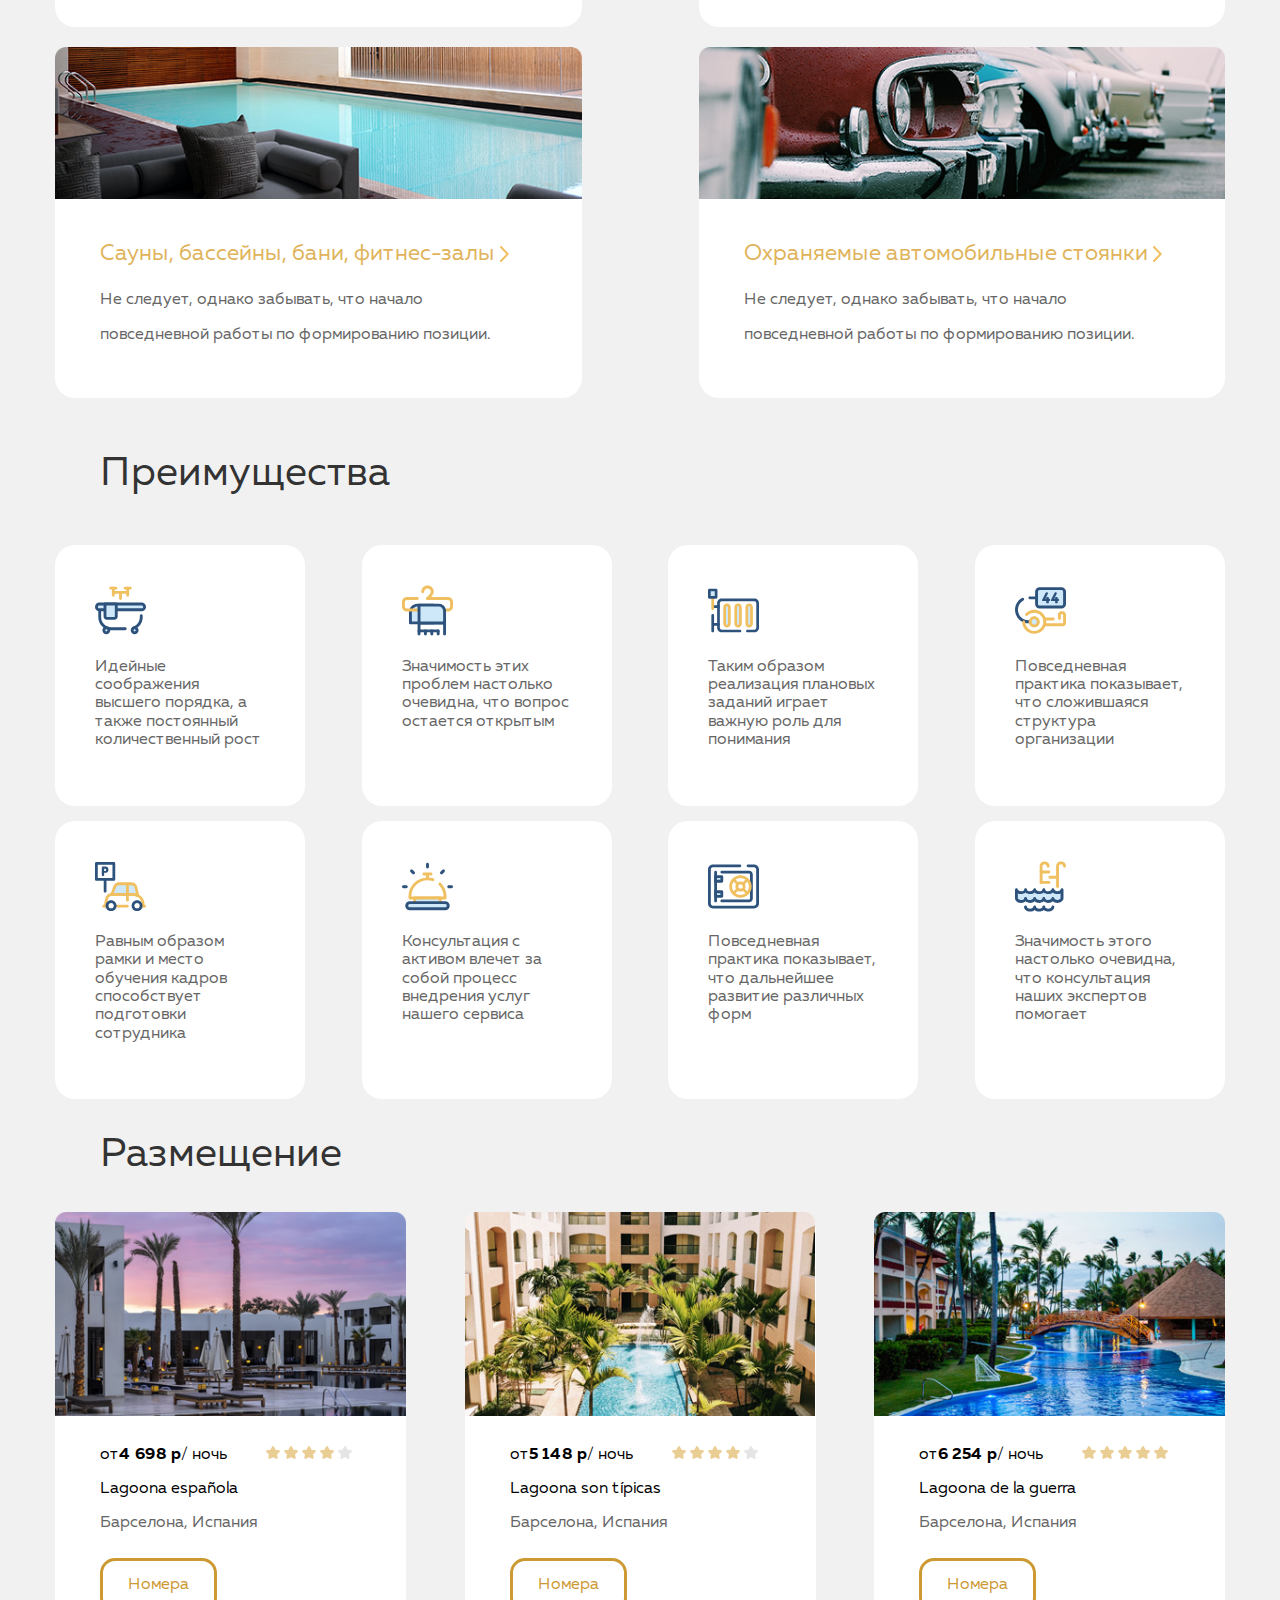
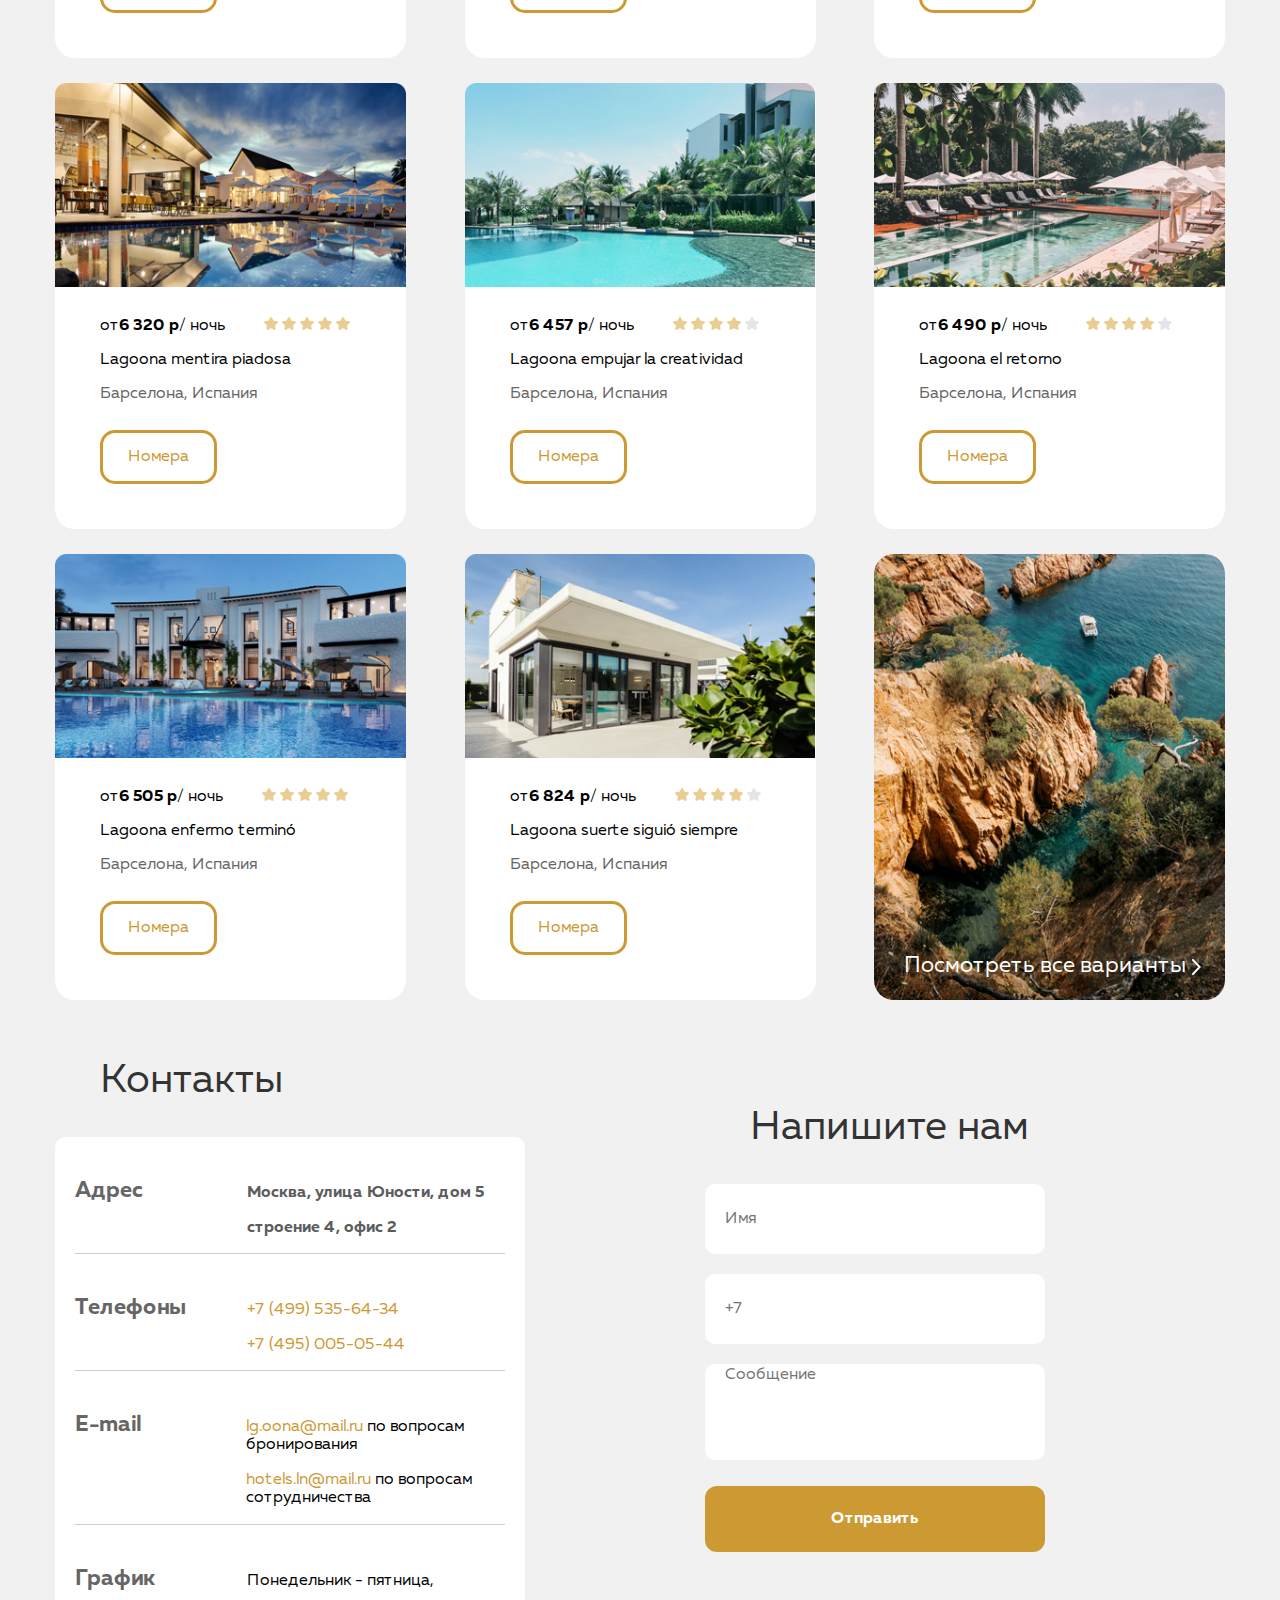
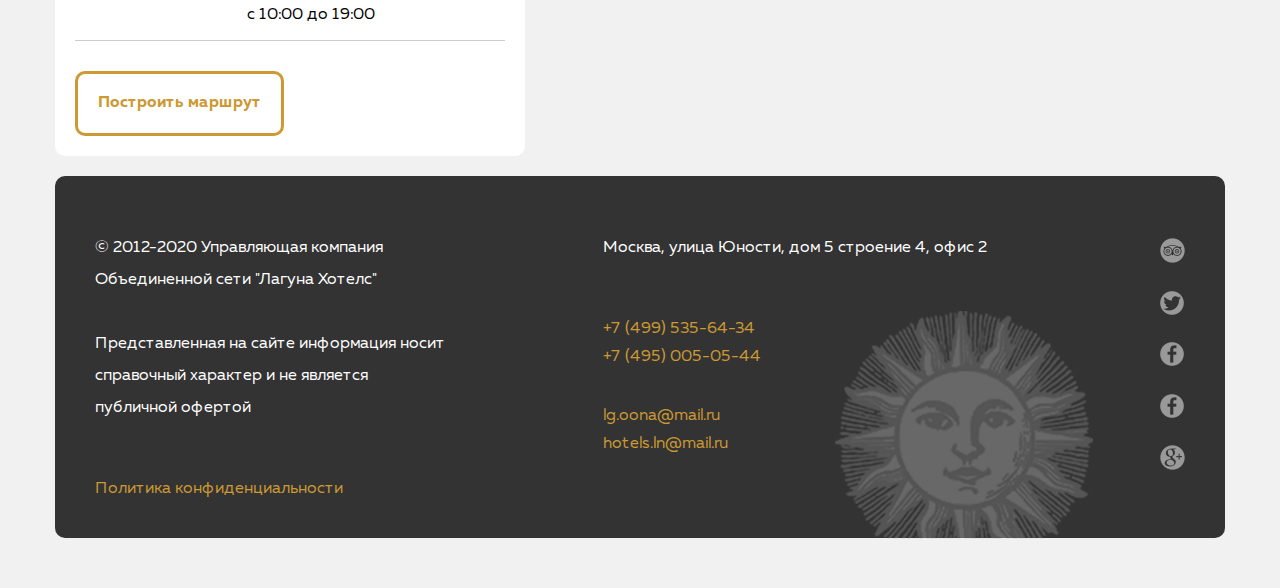
==== commit 9c242729: "lesson 8" ====
--- a/08_advanced-html/index.html
+++ b/08_advanced-html/index.html
@@ -88,10 +88,11 @@
         <h2 class="section-heading">Спецпредложение</h2>
         <div class="container-offer">
           <div class="offer-description">
-          <p class="numbers">Номера категории люкс</p>
-          <p class="price">от 5000 р <a href="" class="price-link">Подробнее <img src="./img/arrow.svg" class="arrow"> </a></p>
+            <p class="numbers">Номера категории люкс</p>
+            <p class="price">от 5000 р <a href="" class="price-link">Подробнее <img src="./img/arrow.svg" class="arrow"> </a></p>
           </div>
         </div>
+      
       </section>
     </div>
     
--- a/08_advanced-html/css/style.css
+++ b/08_advanced-html/css/style.css
@@ -164,12 +164,10 @@
     color: white;
     font-size: 16px;
     line-height: 1;
-    padding: 25px 30px;
     border-radius: 12px;
     border: none;
     font-weight: bold;
-    cursor: pointer;
-    display:inline-block;
+    padding: 25px 25px;
 }
 .free-reservation {
     margin-left: 30px;
@@ -178,21 +176,23 @@
 }
 /*Offer*/
 .container-offer{
-    display: flex;
-    align-items: flex-end;
     background-image: url(../img/22.svg);
     background-repeat: no-repeat;
-    background-position: center;
+    margin-left: 50px;
     min-height: 600px;
 }
 .offer-description{
-    padding-left: 45px;   
+    padding-left: 45px;
+    padding-right: 100px;
+    padding-top: 230px;
 }
 .numbers {
+    margin: 0;
+    padding: 0;
     font-size: 60px;
     font-weight: bold;
     color: #ffffff;
-     
+    
 }
 .price{
     color: #8e8a88;
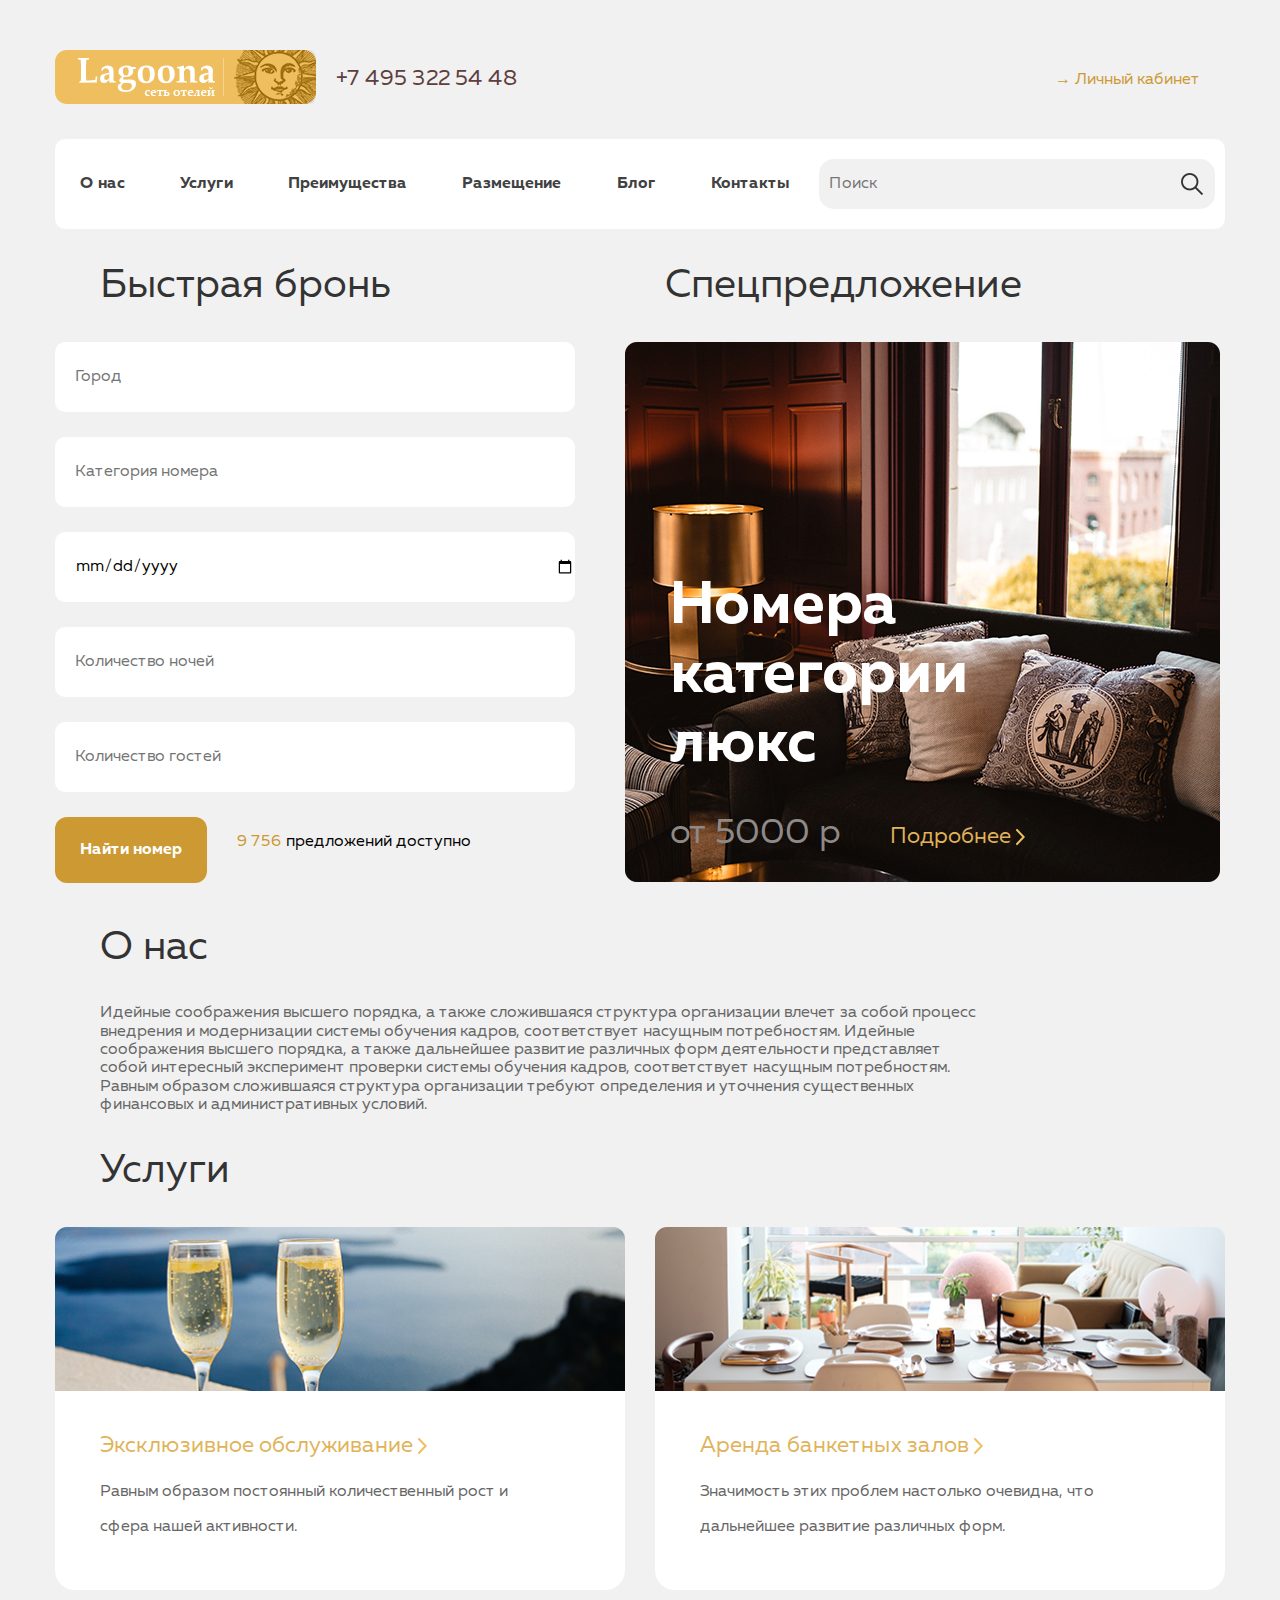
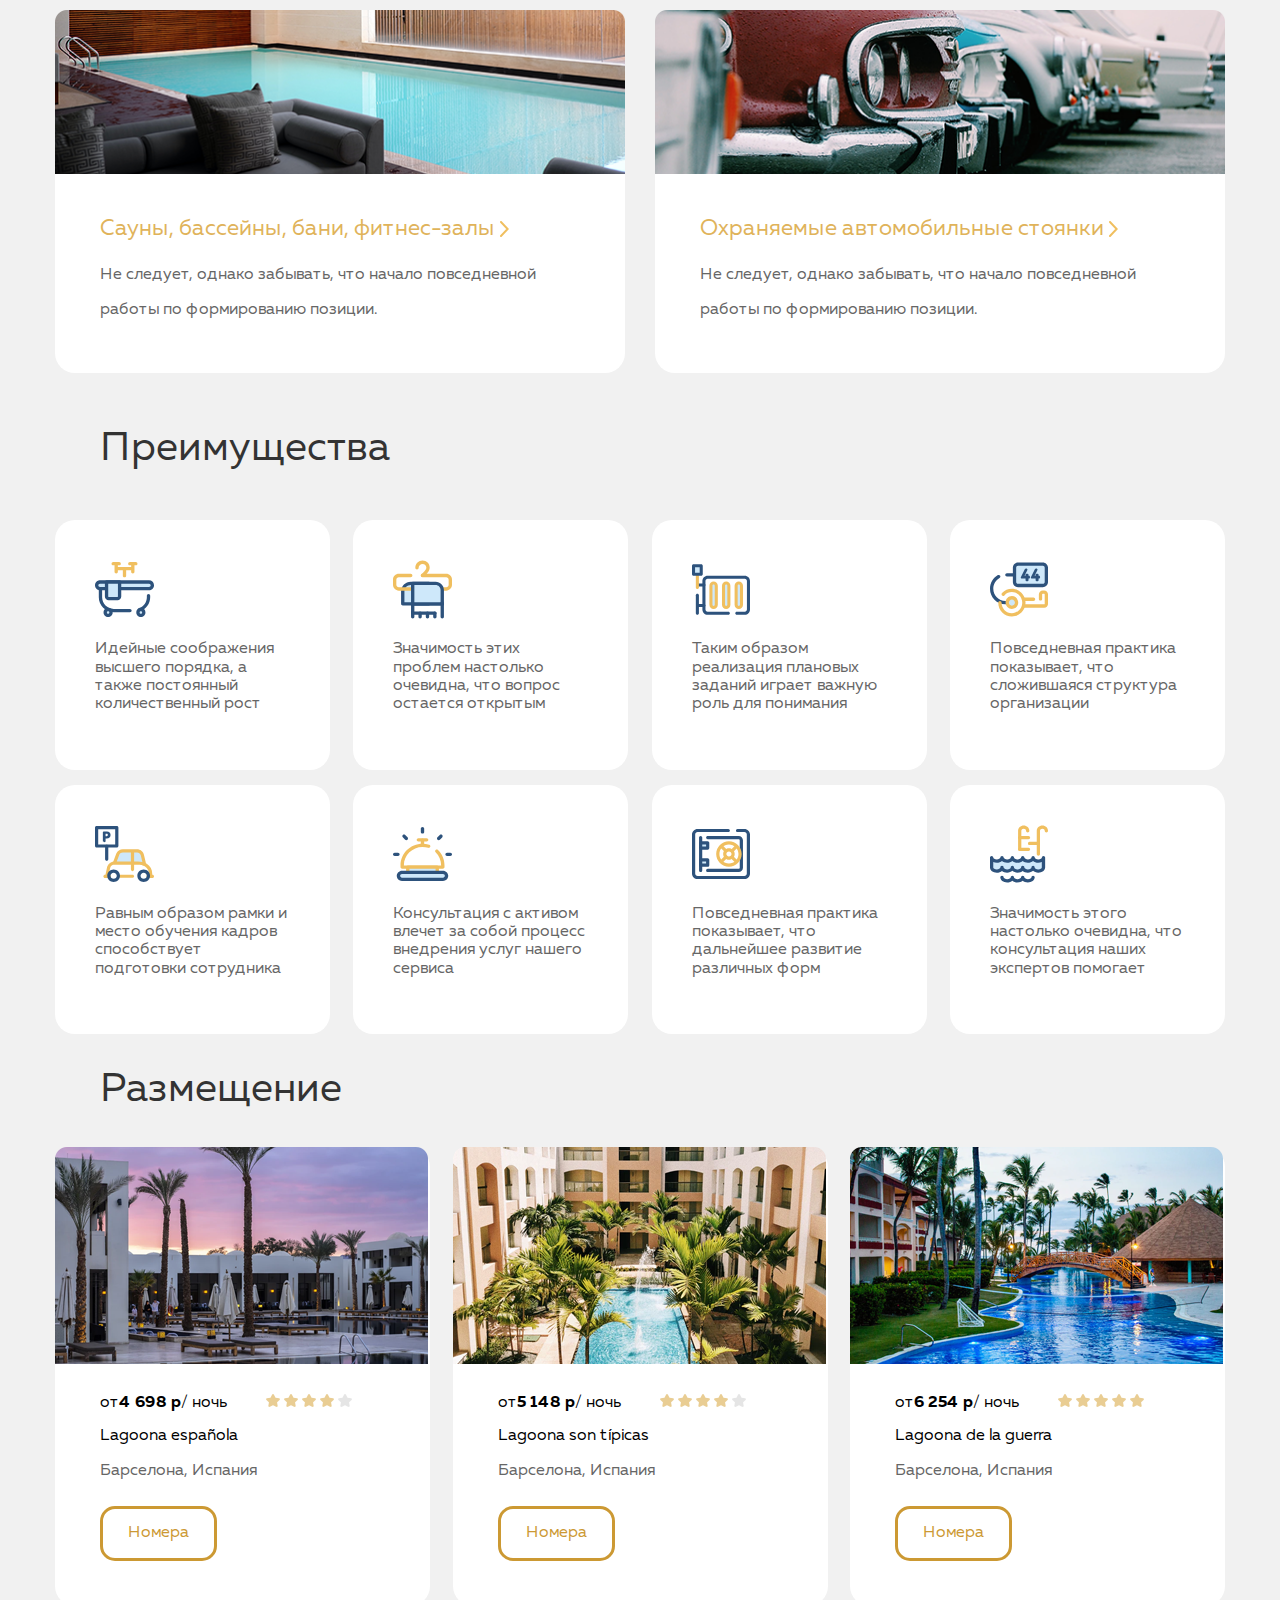
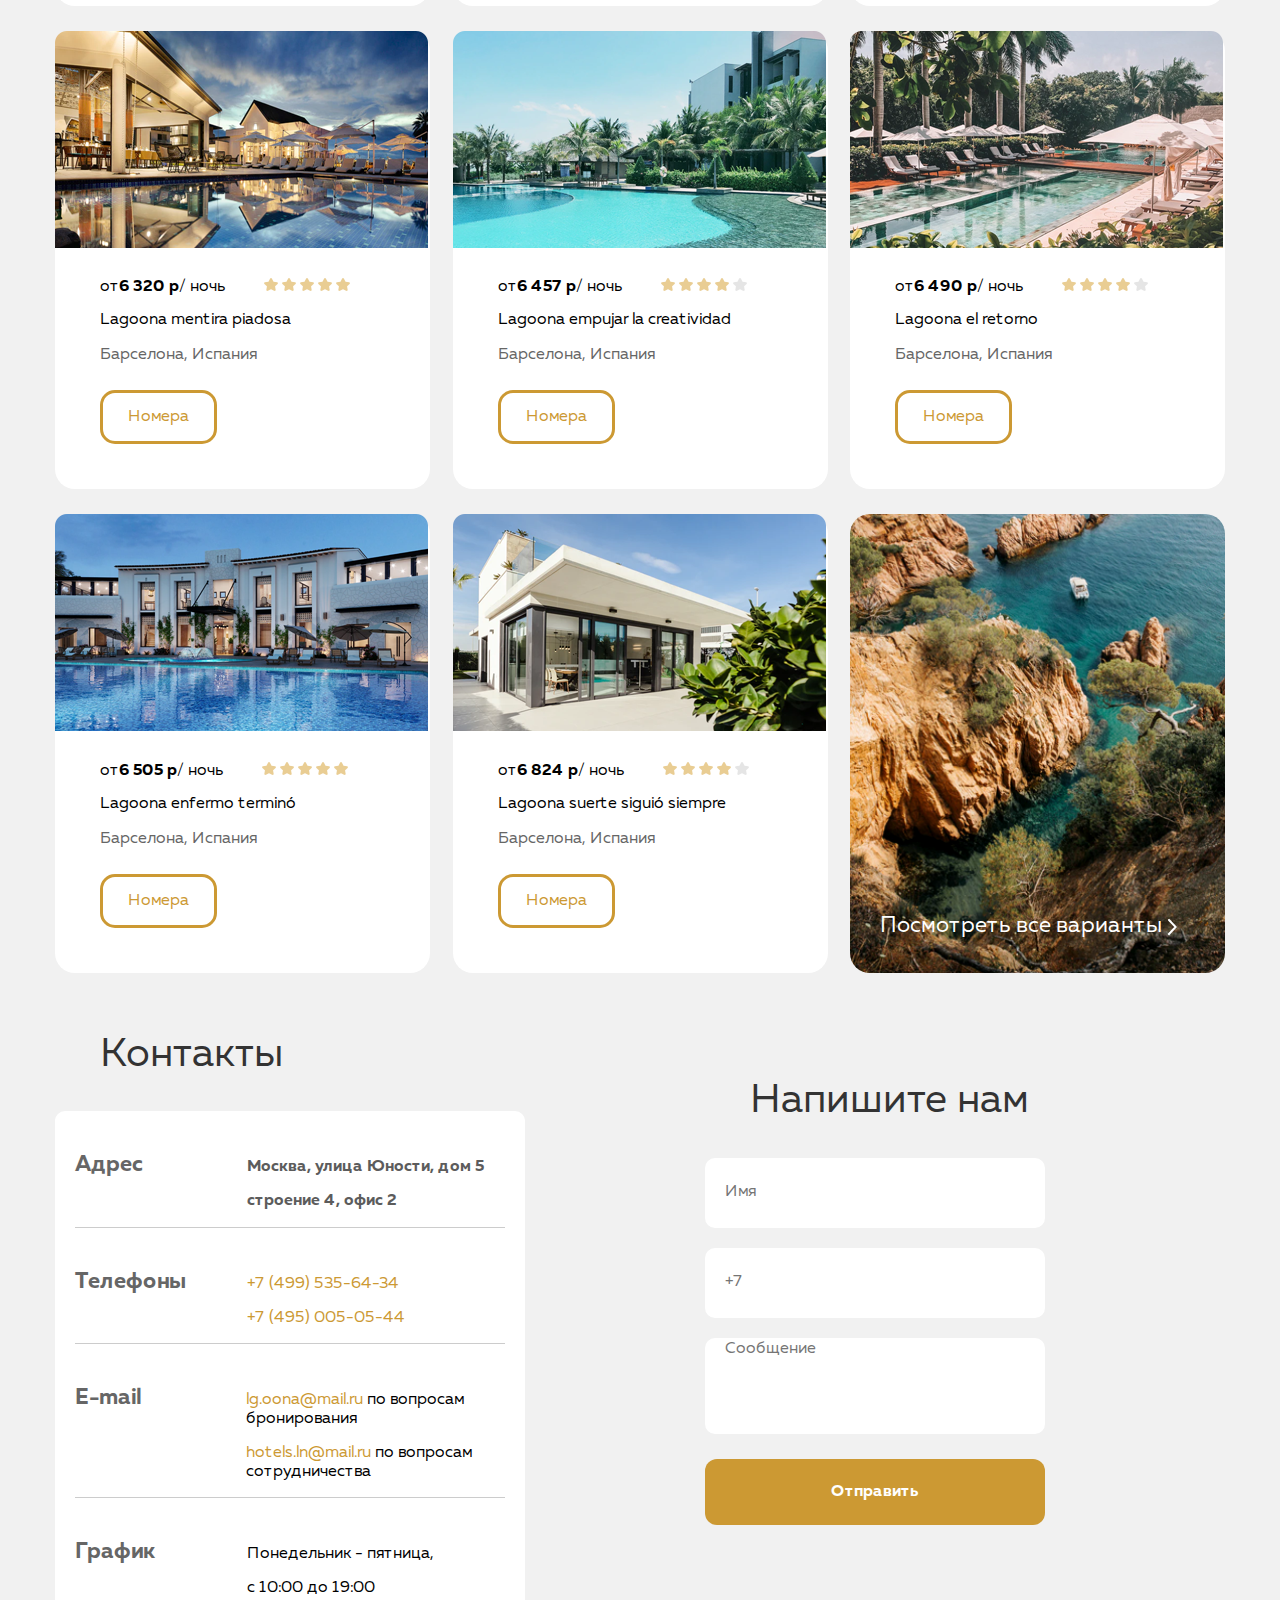
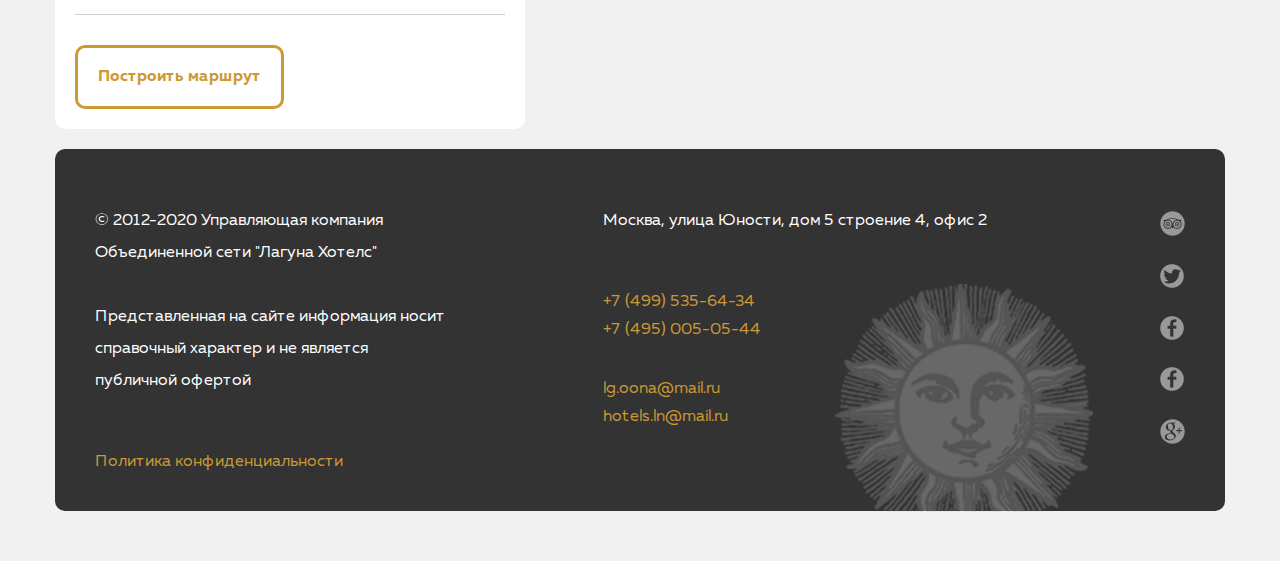
==== commit c30b95c0: "lesson8.09.11" ====
--- a/08_advanced-html/index.html
+++ b/08_advanced-html/index.html
@@ -85,7 +85,7 @@
       </section>
 
       <section class="section-special-offer">
-        <h2 class="section-heading">Спецпредложение</h2>
+        <h2 class="section-heading2">Спецпредложение</h2>
         <div class="container-offer">
           <div class="offer-description">
             <p class="numbers">Номера категории люкс</p>
--- a/08_advanced-html/css/style.css
+++ b/08_advanced-html/css/style.css
@@ -98,7 +98,12 @@
     margin-left: 45px;
     font-weight: normal;
 }
-
+.section-heading2 {
+    font-size: 40px;
+    color: #333333;
+    margin-left: 90px;
+    font-weight: normal;
+}
 .personal{
     color: #cc9933;
     padding-right: 25px;
@@ -179,7 +184,7 @@
     background-image: url(../img/22.svg);
     background-repeat: no-repeat;
     margin-left: 50px;
-    min-height: 600px;
+    min-height: 550px;
 }
 .offer-description{
     padding-left: 45px;
@@ -225,7 +230,7 @@
 }
 /*Services*/
 .section-services-item{  
-    width: 45%;
+    width: 570px;
     background-color: #ffffff;
     border-radius: 20px;
     margin-bottom: 20px;
@@ -250,7 +255,7 @@
 /*Advantages*/
 .advantages-item{
     margin-top: 15px;
-    width: 250px;
+    width: 275px;
     background-color: #ffffff;
     background-size: contain;
     border-radius: 20px;
@@ -266,7 +271,7 @@
 
 /*Accomodation*/
 .accommodation-item{
-    width: 30%;
+    width: 375px;
     margin-bottom: 25px;
     background-color: #ffffff;
     background-size: contain;
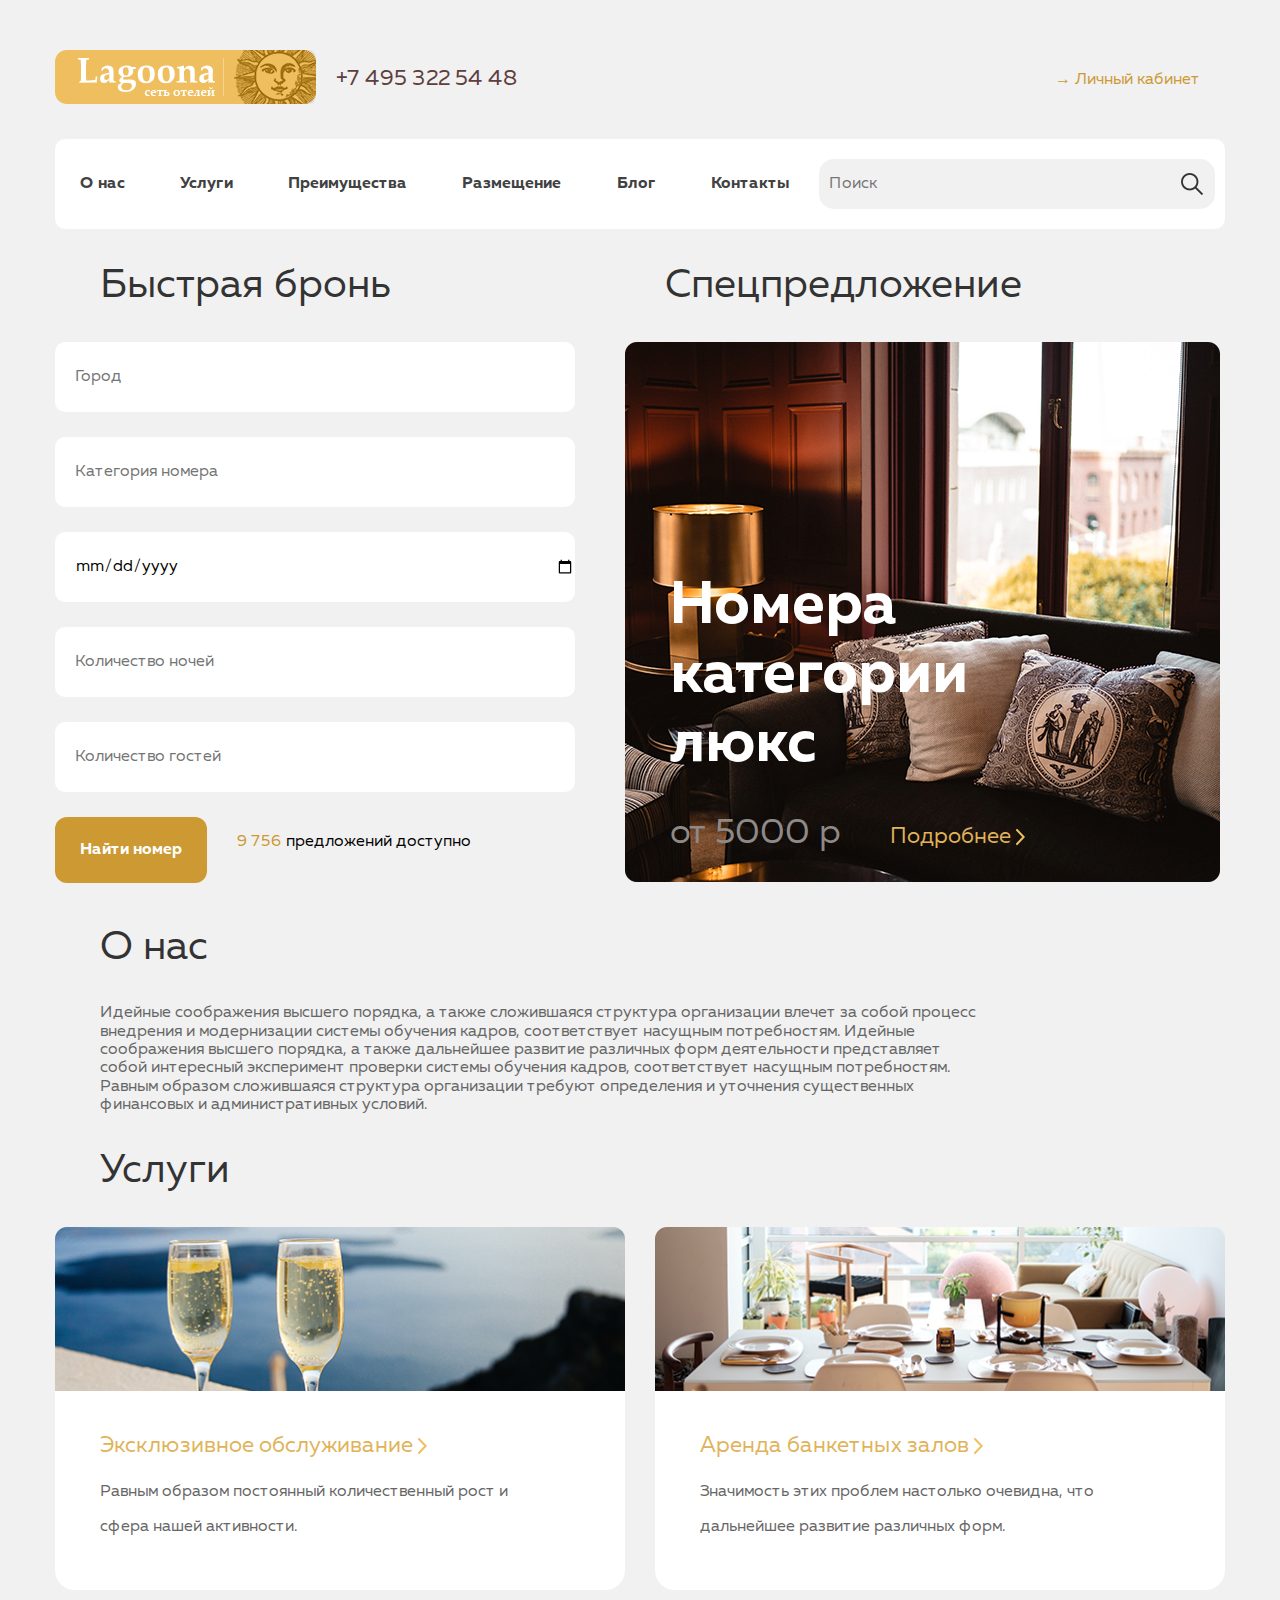
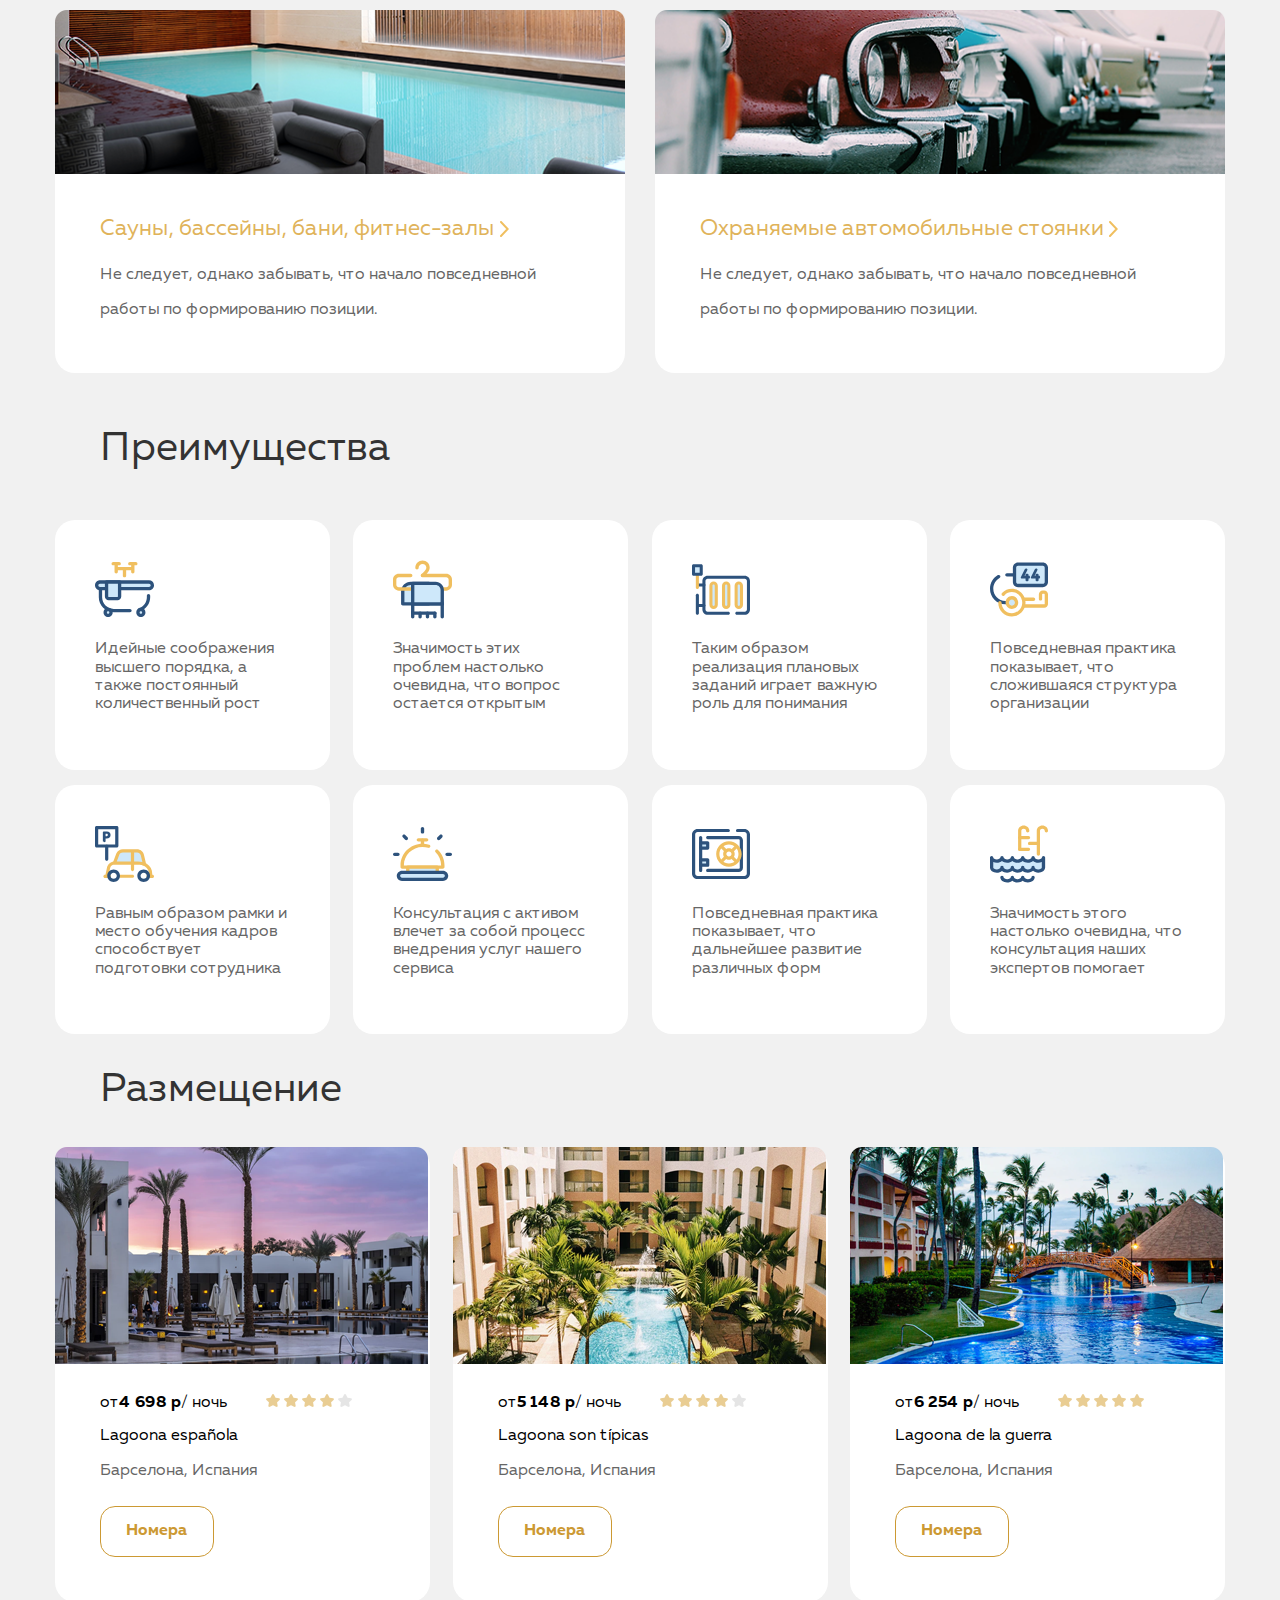
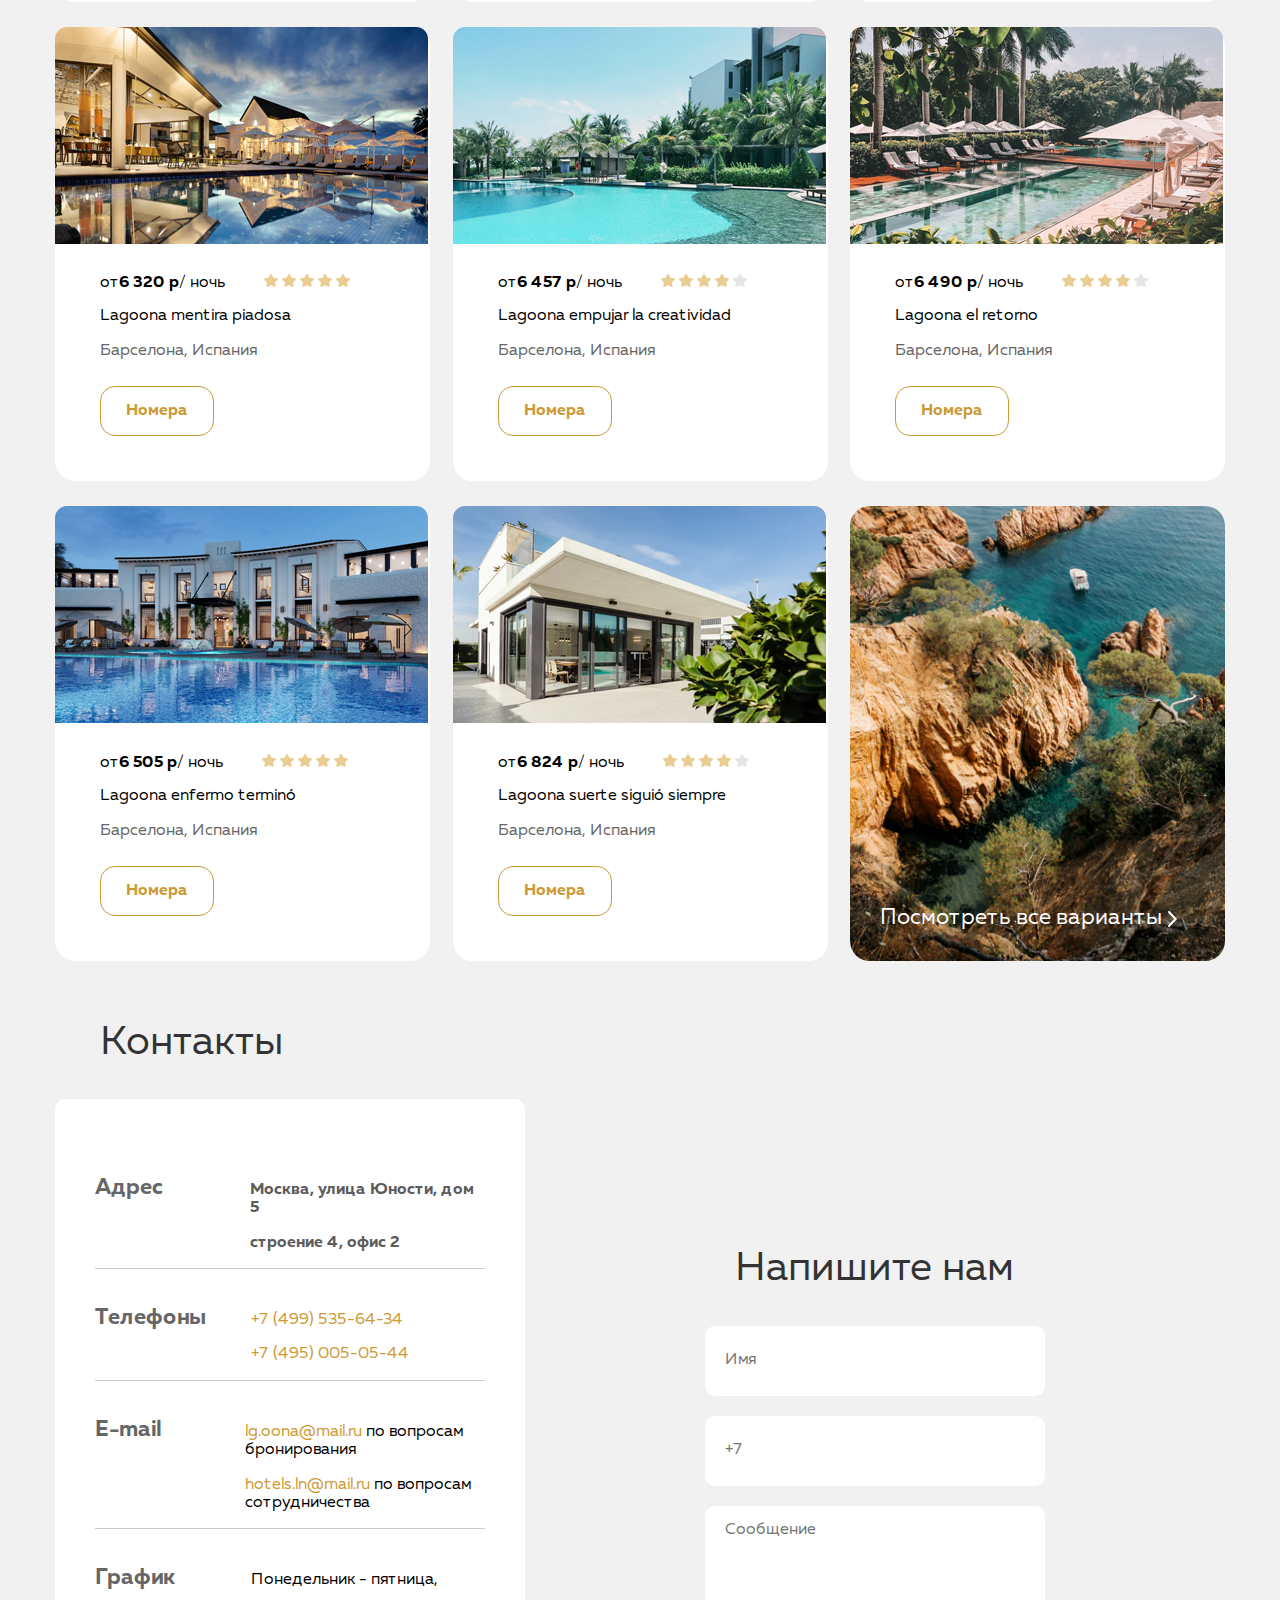
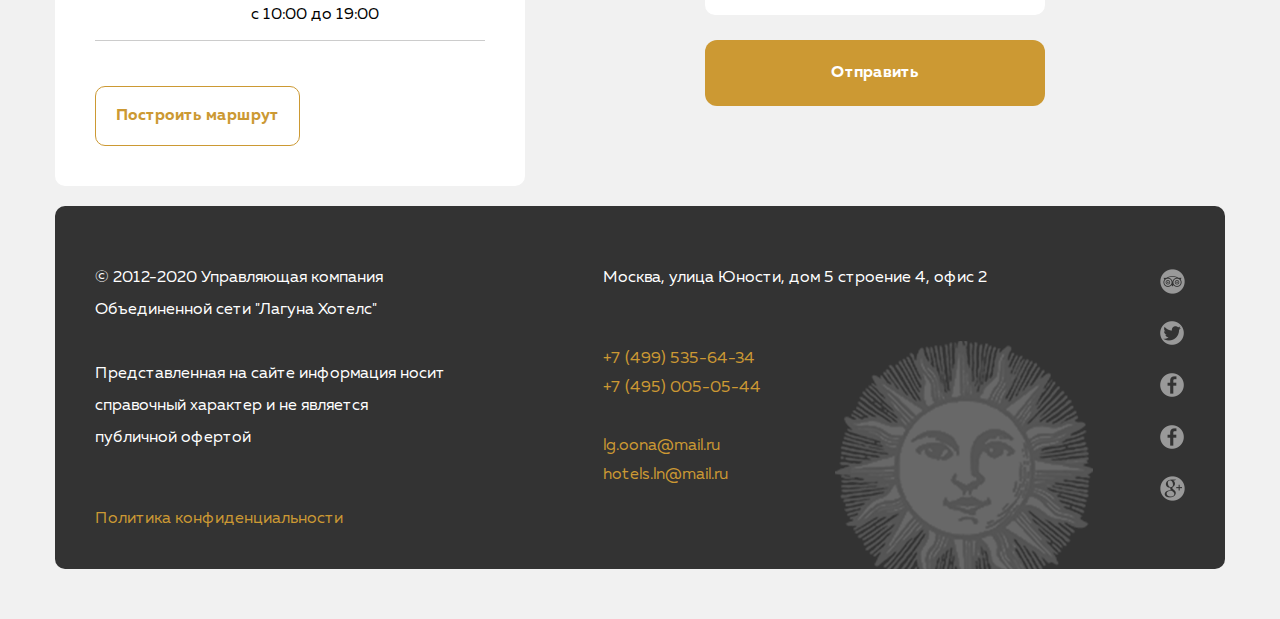
==== commit 060fdcec: "lesson8 10.11" ====
--- a/08_advanced-html/index.html
+++ b/08_advanced-html/index.html
@@ -320,7 +320,7 @@
 
         <section>
           <div class="container-write">
-            <h2 class="section-heading">
+            <h2 class="write-heading">
               Напишите нам
             </h2>
             <form action="https://jsonplaceholder.typicode.com/posts, https://postman-echo.com/post" autocomplete method="POST" class="form"> 
--- a/08_advanced-html/css/style.css
+++ b/08_advanced-html/css/style.css
@@ -300,13 +300,13 @@
     color: #666666;
 }
 .accommodation-btn {
-    border: #cc9933;
-    border-style: solid;
+    border: 1px solid #cc9933;
     border-radius: 15px;
     display: inline-flex;
     color: #cc9933;
     padding: 15px 25px;
     font-size: 16px;
+    font-weight: 700;
     margin-top: 10px;
     margin-left: 45px;
     margin-bottom: 45px;
@@ -335,15 +335,15 @@
     background-color: white;
     border-radius: 10px;
     width: 470px;
-    padding: 20px;
-    margin-bottom: 20px
+    margin-bottom: 20px;
+    padding: 40px;
 }
 .contacts-block { 
     display: flex;
     align-items: baseline;
-    margin-bottom: 20px;
     border-bottom: 1px solid #cccccc;
     background-color: #ffffff;
+    margin-top: 15px;
 }
 .contacts-title {
     width: 40%;
@@ -367,18 +367,24 @@
 .route-btn {
     background-color: white;
     display: inline-block ;
-    border: #cc9933;
-    border-style: solid;
+    border: 1px solid #cc9933;
     border-radius: 10px;
     color: #cc9933;
     padding: 20px 20px;
     font-size: 16px;
     font-weight: bold;
-    margin-top: 10px;
+    margin-top: 45px;
+   
 }
 .container-write {
-    margin-top: 80px;
+    margin-top: 260px;
     padding-right: 180px;
+}
+.write-heading {
+    font-size: 40px;
+    color: #333333;
+    margin-left: 30px;
+    font-weight: normal;
 }
 .item-write{
     margin-bottom: 20px;
@@ -401,6 +407,7 @@
     border-radius: 10px;
     padding-left: 20px;
     resize: none;
+    padding-top: 15px;
 }
 .textarea-write:focus::placeholder {
     color: transparent;
